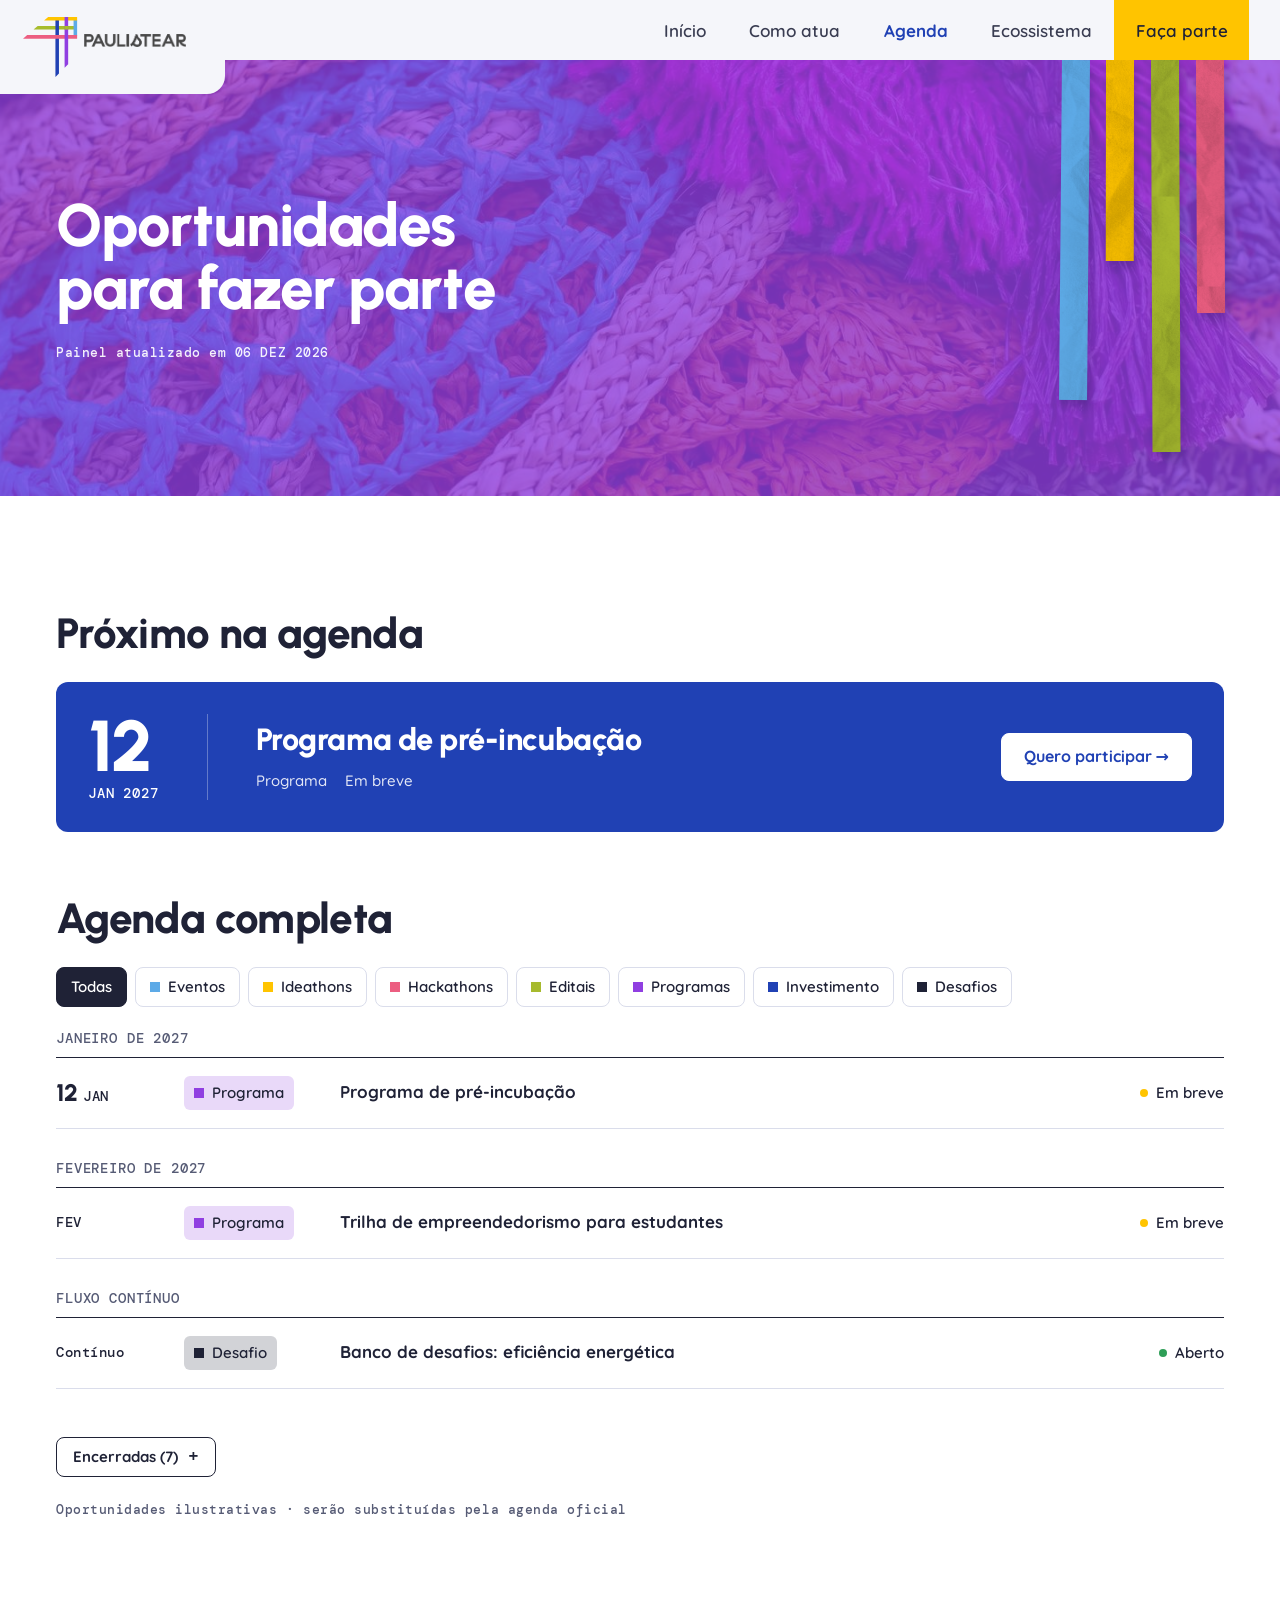
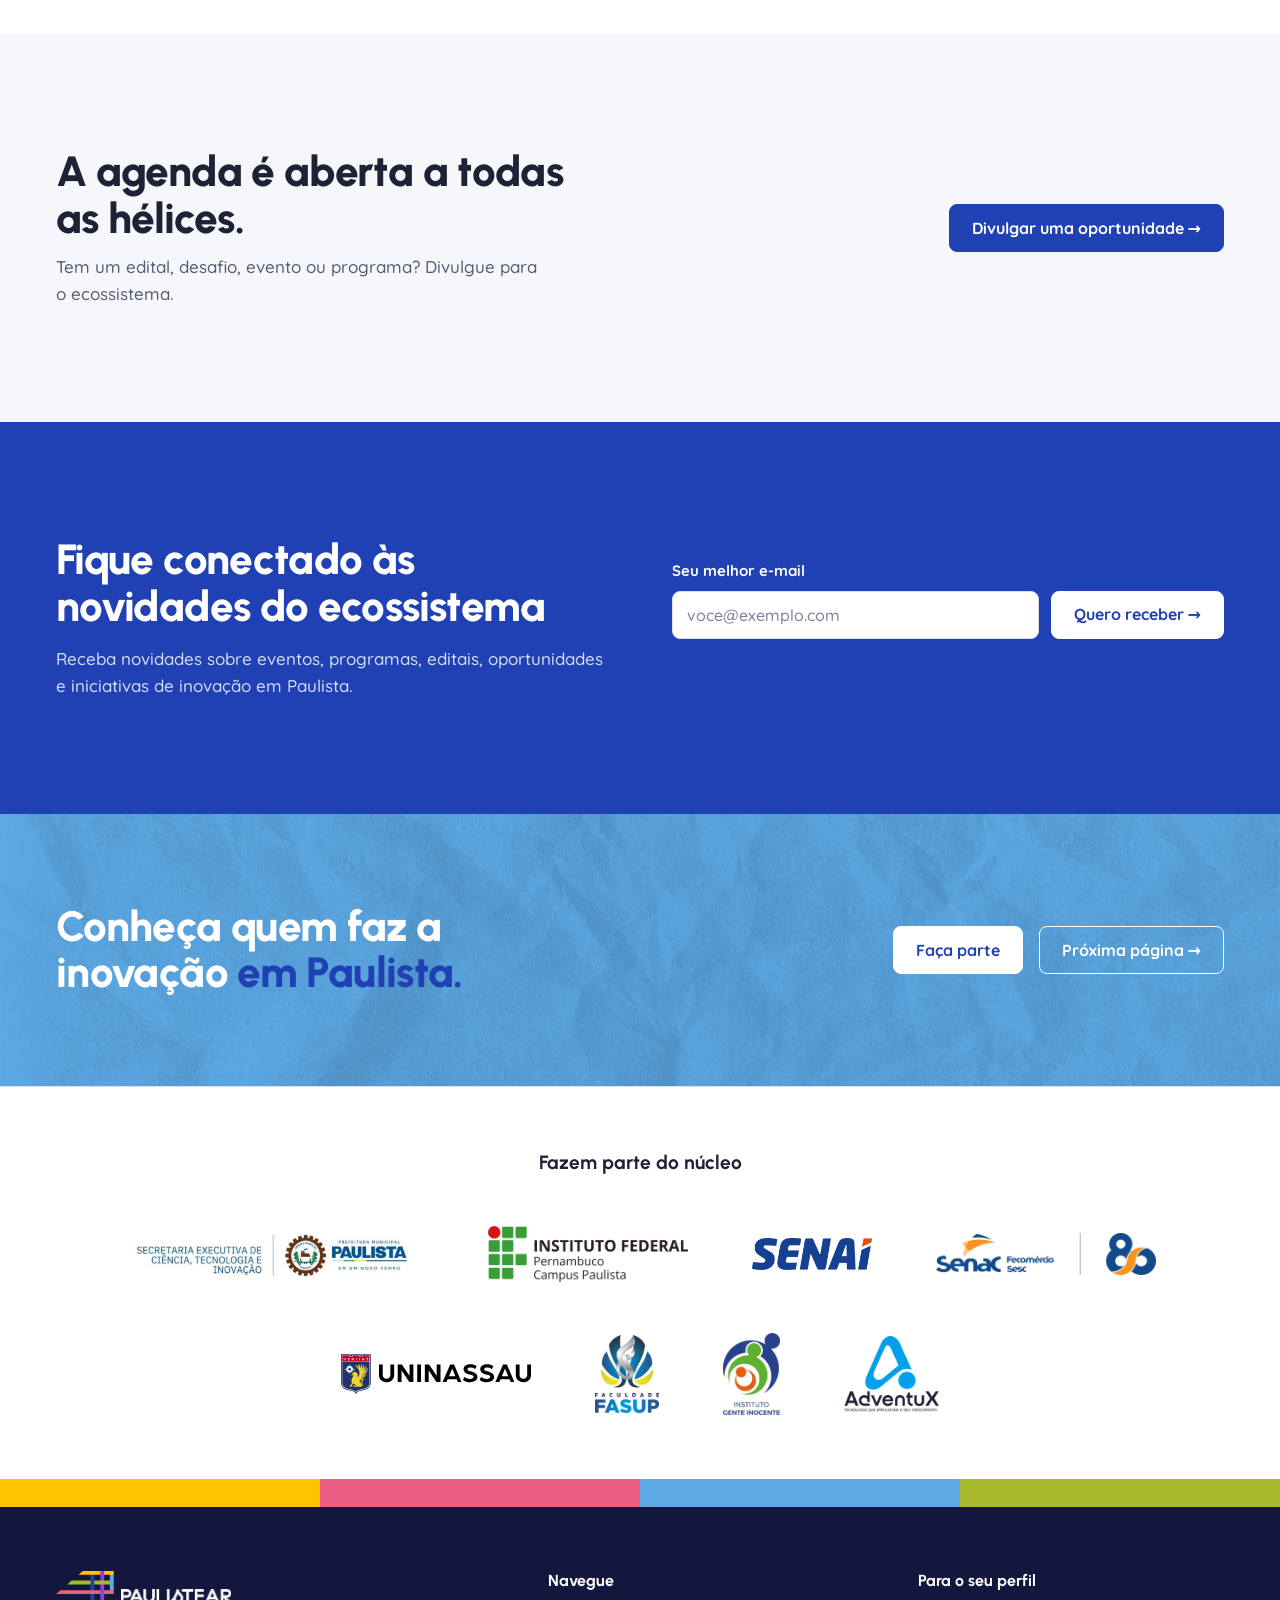
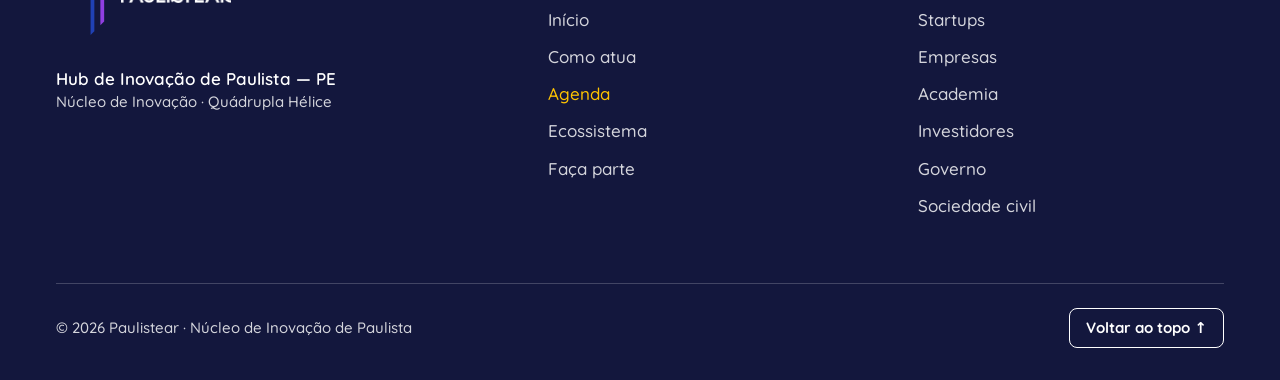
==== agenda.html @ 3ec0a39e "Redesign do site Paulistear em cinco páginas Início, Como atua, Agenda, Ecossistema e Faça parte, co" ====
<!doctype html>
<html lang="pt-BR">
<head>
<meta charset="utf-8">
<meta name="viewport" content="width=device-width,initial-scale=1,viewport-fit=cover">
<title>Agenda · Paulistear</title>
<meta name="description" content="Agenda do ecossistema de inovação de Paulista: eventos, editais, desafios, programas e oportunidades de investimento.">
<link rel="preconnect" href="https://fonts.googleapis.com">
<link rel="preconnect" href="https://fonts.gstatic.com" crossorigin>
<link rel="stylesheet" href="https://fonts.googleapis.com/css2?family=DM+Mono:wght@400;500&family=Quicksand:wght@400;500;600;700&family=Urbanist:wght@600;700;800;900&display=swap">
<link rel="stylesheet" href="styles.css">
</head>
<body data-page="agenda">
<a class="skip" href="#main">Pular para o conteúdo</a>
<header class="nav" id="nav"></header>

<main id="main">

<!-- OPORTUNIDADES PARA FAZER PARTE -->
<section class="t-purple page-head tex-croche tex-verde">
  <div class="bands" aria-hidden="true"><i style="--c:var(--sky);--h:78%"></i><i style="--c:var(--yellow);--h:46%"></i><i style="--c:var(--green);--h:90%"></i><i style="--c:var(--pink);--h:58%"></i></div>
  <div class="wrap">
    <h1>Oportunidades para fazer parte</h1>
    <span class="mono" id="stamp">Painel atualizado</span>
  </div>
</section>

<section class="sec white" id="agenda">
  <div class="wrap">
    <h2 id="agNextTitle">Próximo na agenda</h2>
    <div class="ag-next" id="agNext"></div>

    <div class="ag-tools">
      <h2>Agenda completa</h2>
      <div class="chips" id="agTabs" role="group" aria-label="Filtrar por tipo"></div>
    </div>
    <div id="agList" aria-live="polite"></div>

    <details class="ag-past" id="agPast">
      <summary>Encerradas</summary>
      <ul class="ag-list"></ul>
    </details>

    <p class="ag-foot mono">Oportunidades ilustrativas · serão substituídas pela agenda oficial</p>
  </div>
</section>

<!-- DIVULGAR -->
<section class="sec light" id="divulgar">
  <div class="wrap callout">
    <p><b>A agenda é aberta a todas as hélices.</b> Tem um edital, desafio, evento ou programa? Divulgue para o ecossistema.</p>
    <a class="btn" href="faca-parte.html?interesse=divulgar#conecte">Divulgar uma oportunidade →</a>
  </div>
</section>

<!-- NEWSLETTER -->
<section class="sec brand" id="novidades">
  <div class="wrap news-grid">
    <div>
      <h2>Fique conectado às novidades do ecossistema</h2>
      <p class="lead">Receba novidades sobre eventos, programas, editais, oportunidades e iniciativas de inovação em Paulista.</p>
    </div>
    <form id="nlForm" novalidate>
      <div class="nl-row">
        <div class="nl-field"><label for="nl-email">Seu melhor e-mail</label><input class="input" type="email" id="nl-email" placeholder="voce@exemplo.com" autocomplete="email"></div>
        <button class="btn" type="submit">Quero receber →</button>
      </div>
      <p class="nl-msg" id="nlMsg" aria-live="polite"></p>
    </form>
  </div>
</section>

<!-- FECHAMENTO -->
<section class="t-sky closing tex">
  <div class="wrap">
    <h2>Conheça quem faz a inovação <em>em Paulista.</em></h2>
    <div class="btns">
      <a class="btn" href="faca-parte.html">Faça parte</a>
      <a class="btn alt" href="ecossistema.html" aria-label="Próxima página: Ecossistema">Próxima página →</a>
    </div>
  </div>
</section>

</main>
<div id="site-footer"></div>
<script src="script.js"></script>
</body>
</html>
---- styles.css ----
/* Paulistear · sistema visual (v4)
   Tudo o que define a aparência do site parte dos tokens abaixo. */
:root{
  /* cores da marca */
  --blue:#2041B4; --night:#13173D; --ink:#1F2236; --muted:#565B75; --paper:#F6F7FB; --line:#DADDEB;
  --yellow:#FFC400; --green:#A7BA2E; --pink:#EC5E81; --purple:#903FE1; --sky:#5DAAE7;

  /* destaque de palavras nos títulos: uma cor para fundo claro, outra para fundo escuro */
  --accent-on-light:var(--blue);
  --accent-on-dark:var(--yellow);

  /* tipografia (famílias inalteradas) */
  --f-display:"Urbanist", "Avenir Next", "Segoe UI", system-ui, sans-serif;
  --f-body:"Quicksand", "Nunito", "Segoe UI", system-ui, sans-serif;
  --f-mono:"DM Mono", ui-monospace, "SFMono-Regular", Menlo, monospace;
  --fs-h1:clamp(2.25rem, 4.8vw, 3.75rem);
  --fs-h2:clamp(1.85rem, 3.3vw, 2.75rem);
  --fs-h3:clamp(1.2rem, 1.5vw, 1.375rem);
  --fs-lead:clamp(1.0625rem, 1.3vw, 1.25rem);
  --fs-small:.9375rem;

  /* espaçamento (base 8px) */
  --sp-1:8px; --sp-2:16px; --sp-3:24px; --sp-4:32px; --sp-5:48px; --sp-6:64px; --sp-7:96px;
  --sec-y:clamp(64px, 9vw, 120px);
  --wrap:1200px; --gutter:clamp(20px, 5vw, 56px);
  --nav-h:72px;

  /* formas */
  --r-btn:8px; --r-card:12px;
  --band:28px;            /* espessura única de todas as faixas coloridas */
  --dur:200ms;

  /* valores de tema (fundo claro por padrão) */
  --accent:var(--accent-on-light); --soft:var(--muted); --rule:var(--line); --focus:var(--blue);
  color-scheme:light;
}
@media (max-width:480px){ :root{ --band:24px } }

*,*::before,*::after{box-sizing:border-box}
html{scroll-behavior:smooth;scroll-padding-top:calc(var(--nav-h) + 20px);scrollbar-width:none;-ms-overflow-style:none;-webkit-text-size-adjust:100%}
html::-webkit-scrollbar{display:none}
body{margin:0;padding-top:var(--nav-h);background:var(--paper);color:var(--ink);font:500 1.0625rem/1.6 var(--f-body);-webkit-font-smoothing:antialiased;overflow-x:hidden}
h1,h2,h3,h4,p,ul,ol,dl,dd,figure,blockquote,fieldset{margin:0}
ul,ol{padding:0;list-style:none}
fieldset{border:0;padding:0;min-width:0}
img,svg{display:block;max-width:100%}
a{color:inherit}
button,input{font:inherit;color:inherit}
h1,h2,h3{font-family:var(--f-display);letter-spacing:-.015em;text-wrap:balance}
h1{font-weight:800;font-size:var(--fs-h1);line-height:1.05}
h2{font-weight:800;font-size:var(--fs-h2);line-height:1.1}
h3{font-weight:700;font-size:var(--fs-h3);line-height:1.25}
h1 em,h2 em{font-style:normal;color:var(--accent)}
p{text-wrap:pretty}
:focus-visible{outline:3px solid var(--focus);outline-offset:3px;border-radius:2px}
.skip{position:fixed;left:16px;top:-80px;z-index:100;background:var(--night);color:#fff;padding:12px 16px;border-radius:var(--r-btn);font-weight:700}
.skip:focus{top:12px}
.mono{font:500 .8125rem/1.4 var(--f-mono);letter-spacing:.04em}

/* temas de seção */
.white{background:#fff}
.light{background:var(--paper)}
.dark,.foot{background:var(--night)}
.brand{background:var(--blue)}
.dark,.brand,.hero,.foot{--accent:var(--accent-on-dark);--soft:rgba(255,255,255,.82);--rule:rgba(255,255,255,.2);--focus:var(--yellow);color:#fff}
.on-light{--accent:var(--accent-on-light);--soft:var(--muted);--rule:var(--line);--focus:var(--blue);color:var(--ink)}

/* estrutura */
.sec{padding-block:var(--sec-y)}
.wrap{width:100%;max-width:calc(var(--wrap) + 2 * var(--gutter));margin-inline:auto;padding-inline:var(--gutter)}
.head{display:grid;grid-template-columns:minmax(0,1.1fr) minmax(0,.9fr);gap:var(--sp-3) var(--sp-6);align-items:end;margin-bottom:var(--sp-5)}
.head p{color:var(--soft);font-size:var(--fs-lead);line-height:1.55}
.lead{color:var(--soft);font-size:var(--fs-lead);line-height:1.55}
@media (max-width:860px){ .head{grid-template-columns:1fr} }

/* entrada discreta */
.js .rv{opacity:0;transform:translateY(14px);transition:opacity .45s ease,transform .45s ease}
.js .rv.in{opacity:1;transform:none}
@media (prefers-reduced-motion:reduce){
  html{scroll-behavior:auto}
  *,*::before,*::after{animation:none!important;transition:none!important}
  .js .rv{opacity:1;transform:none}
}

/* ---------- botões: um só formato e um só hover (inversão de cores) ---------- */
.btn{--c:var(--blue);--t:#fff;display:inline-flex;align-items:center;justify-content:center;gap:.5em;min-height:48px;padding:10px 22px;border:1.5px solid var(--c);border-radius:var(--r-btn);background:var(--c);color:var(--t);font:700 1rem/1.2 var(--f-body);text-align:center;text-decoration:none;cursor:pointer;transition:background-color var(--dur),color var(--dur),border-color var(--dur)}
.btn:hover{color:var(--c)}
.btn.alt{--fill:var(--c);background-color:transparent;color:var(--c)}
.btn.alt:hover{color:var(--t)}
.btn.sm{min-height:40px;padding:8px 16px;font-size:var(--fs-small)}
.dark .btn,.hero .btn,.foot .btn{--c:#fff;--t:var(--night)}
.brand .btn{--c:#fff;--t:var(--blue)}
.on-light .btn{--c:var(--blue);--t:#fff}
.btns{display:flex;flex-wrap:wrap;gap:var(--sp-2)}
.lnk{all:unset;cursor:pointer;display:inline-block;font:700 1rem/1.3 var(--f-body);color:var(--accent);text-decoration:underline;text-underline-offset:4px;text-decoration-thickness:1.5px;transition:color var(--dur)}
.lnk:hover{color:inherit}
.lnk:focus-visible{outline:3px solid var(--focus);outline-offset:3px}

/* filtros e opções: mesmo formato e mesmo hover dos botões */
.chip{all:unset;box-sizing:border-box;cursor:pointer;display:inline-flex;align-items:center;gap:8px;min-height:40px;padding:8px 14px;border:1.5px solid var(--line);border-radius:var(--r-btn);background:#fff;color:var(--ink);font:600 var(--fs-small)/1.2 var(--f-body);transition:background-color var(--dur),color var(--dur),border-color var(--dur)}
.chip i{width:10px;height:10px;flex:none;background:var(--c,var(--ink))}
.chip:hover{border-color:var(--ink);color:#fff}
.chip.on{--fill:#fff;background-color:var(--ink);border-color:var(--ink);color:#fff}
.chip.on:hover{color:var(--ink)}
.chip:focus-visible{outline:3px solid var(--focus);outline-offset:3px}
.chips{display:flex;flex-wrap:wrap;gap:8px}

/* ---------- marca ---------- */
.wm{display:block;aspect-ratio:1800/227;background:#474747;-webkit-mask:url(assets/wordmark.png) center/contain no-repeat;mask:url(assets/wordmark.png) center/contain no-repeat}
.lockup{position:relative;display:block;aspect-ratio:4812/1766}
.lockup .mark{position:absolute;left:0;top:0;height:100%;width:auto;overflow:visible}
.lockup .wm{position:absolute;left:37.24%;top:29.16%;width:62.89%}

/* ---------- navegação ---------- */
.nav{position:fixed;z-index:50;inset:0 0 auto 0;height:var(--nav-h);background:#fff;border-bottom:1px solid var(--line)}
.nav-in{height:100%;display:flex;align-items:center;gap:var(--sp-4)}
.nav-logo{flex:none;text-decoration:none}
.nav-logo .lockup{height:44px}
.nav-menu{margin-left:auto;display:flex;align-items:center;gap:var(--sp-4)}
.nav-links{display:flex;gap:var(--sp-4)}
.nav-links a{display:flex;align-items:center;height:var(--nav-h);font:600 1rem/1 var(--f-body);color:var(--ink);text-decoration:none;box-shadow:inset 0 -3px 0 transparent;transition:color var(--dur),box-shadow var(--dur)}
.nav-links a:hover{color:var(--blue)}
.nav-links a[aria-current="page"]{color:var(--blue);font-weight:700;box-shadow:inset 0 -3px 0 var(--blue)}

.menu-btn{display:none;margin-left:auto;width:44px;height:44px;border:1.5px solid var(--line);border-radius:var(--r-btn);background:#fff;cursor:pointer;flex-direction:column;align-items:center;justify-content:center;gap:5px;transition:background-color var(--dur),border-color var(--dur)}
.menu-btn i{width:18px;height:2px;background:var(--ink);transition:background-color var(--dur)}
.menu-btn:hover{border-color:var(--ink)}
.menu-btn:hover i{background:#fff}
@media (max-width:900px){
  .menu-btn{display:flex}
  .nav-menu{display:none;position:absolute;top:100%;left:0;right:0;margin:0;flex-direction:column;align-items:stretch;gap:var(--sp-2);background:#fff;border-bottom:1px solid var(--line);padding:var(--sp-1) var(--gutter) var(--sp-3)}
  .nav.open .nav-menu{display:flex}
  .nav-links{flex-direction:column;gap:0}
  .nav-links a{height:52px;border-bottom:1px solid var(--line);box-shadow:none}
  .nav-links a[aria-current="page"]{box-shadow:inset 3px 0 0 var(--blue);padding-left:14px}
}

/* ---------- INÍCIO · hero ---------- */
.hero{position:relative;min-height:calc(100vh - var(--nav-h));min-height:calc(100svh - var(--nav-h));display:flex;flex-direction:column;justify-content:center;padding-block:var(--sp-7) var(--sp-7);background:linear-gradient(180deg,rgba(24,18,150,.7) 0%,rgba(48,108,190,.7) 100%),url(assets/praca-matriz.jpg) center 42%/cover #2E50C8}
.tagline{font:500 clamp(1.75rem, 4.1vw, 3.5rem)/1.16 var(--f-body);letter-spacing:-.01em;max-width:21ch;text-wrap:balance}
.tagline b{font:800 1.06em/1 var(--f-display);letter-spacing:-.01em}
.hero .btn{margin-top:var(--sp-5);min-height:56px;padding-inline:28px;font-size:1.0625rem}
.hero-cue{position:absolute;left:0;right:0;bottom:var(--sp-4)}
.hero-cue a{display:inline-flex;align-items:center;gap:10px;font:600 var(--fs-small)/1.4 var(--f-body);color:rgba(255,255,255,.9);text-decoration:none;transition:color var(--dur)}
.hero-cue a:hover{color:var(--yellow)}
.hero-cue svg{width:12px;height:18px;fill:none;stroke:currentColor;stroke-width:1.75}
@media (max-height:520px){ .hero-cue{display:none} }

/* ---------- INÍCIO · o que é + quádrupla hélice ---------- */
.about-grid{display:grid;grid-template-columns:minmax(0,1fr) minmax(0,1fr);gap:var(--sp-5) var(--sp-7);align-items:center}
.about-title{display:flex;flex-wrap:wrap;align-items:baseline;gap:0 .28em;margin-bottom:var(--sp-4)}
.about-title .wm{display:inline-block;height:.74em;background:var(--accent);margin-right:-.2em}
.about-text p{color:var(--muted);font-size:var(--fs-lead);line-height:1.55;max-width:52ch}
.about-text .four{margin:var(--sp-4) 0 var(--sp-1);font:800 clamp(1.5rem,2.3vw,2rem)/1.15 var(--f-display);letter-spacing:-.015em;color:var(--ink);max-width:22ch}
@media (max-width:900px){ .about-grid{grid-template-columns:1fr} }

/* ---------- INÍCIO · missão ---------- */
.quote p{font:800 clamp(1.75rem, 3.7vw, 3.1rem)/1.12 var(--f-display);letter-spacing:-.02em;max-width:28ch;text-wrap:balance}
.trama{display:grid;grid-template-columns:minmax(0,.8fr) minmax(0,1.2fr);gap:var(--sp-3) var(--sp-6);margin-top:var(--sp-6);padding-top:var(--sp-5);border-top:1px solid var(--rule)}
.trama h2{font-size:clamp(1.5rem,2.4vw,2rem)}
.trama p{color:var(--soft);max-width:58ch}
.trama p + p{margin-top:var(--sp-2)}
@media (max-width:760px){ .trama{grid-template-columns:1fr} }

/* ---------- INÍCIO · por que Paulista ---------- */
.why-grid{display:grid;grid-template-columns:minmax(0,5fr) minmax(0,7fr);gap:var(--sp-5) var(--sp-6);align-items:start}
.why-side p{margin-top:var(--sp-3);color:var(--muted);font-size:var(--fs-lead);line-height:1.55}
.why-photo{margin-top:var(--sp-4)}
.why-photo .ph{aspect-ratio:16/10;border-radius:var(--r-card);background:url(assets/paulista.jpg) center/cover}
.why-photo figcaption{margin-top:12px;font:500 .8125rem/1.5 var(--f-mono);color:var(--muted)}
.why-photo figcaption b{color:var(--ink);font-weight:500;margin-right:.8em}
.cards{display:grid;grid-template-columns:repeat(2,minmax(0,1fr));gap:var(--sp-2)}
.card{background:#fff;border:1px solid var(--line);border-radius:var(--r-card);padding:var(--sp-3)}
.card svg.ico{width:32px;height:32px;fill:none;stroke:var(--blue);stroke-width:1.6;stroke-linecap:round;stroke-linejoin:round;margin-bottom:var(--sp-2)}
.card h3{margin-bottom:var(--sp-1)}
.card p{color:var(--muted);font-size:var(--fs-small);line-height:1.55}
@media (max-width:900px){ .why-grid{grid-template-columns:1fr} }
@media (max-width:520px){ .cards{grid-template-columns:1fr} }

/* ---------- fechamento das páginas ---------- */
.closing{padding-block:clamp(56px,7vw,96px)}
.closing .wrap{display:flex;flex-wrap:wrap;align-items:center;justify-content:space-between;gap:var(--sp-4) var(--sp-6)}
.closing h2{max-width:20ch}

/* ---------- cabeçalho das páginas internas ---------- */
.page-head{position:relative;overflow:hidden;padding-block:clamp(56px,8vw,112px)}
.page-head .wrap{position:relative}
.page-head h1{max-width:17ch}
.page-head .lead{max-width:54ch;margin-top:var(--sp-3)}
.page-head .mono{display:block;margin-top:var(--sp-3);color:var(--soft)}
.bands{position:absolute;top:0;bottom:0;right:max(var(--gutter), calc((100vw - var(--wrap)) / 2));display:flex;gap:calc(var(--band) * .6);pointer-events:none}
.bands i{width:var(--band);height:var(--h);background:var(--c)}
@media (max-width:980px){ .bands{display:none} }

/* ---------- COMO ATUA ---------- */
.steps{display:grid;grid-template-columns:repeat(4,minmax(0,1fr));gap:var(--sp-4)}
.step{border-top:1.5px solid var(--ink);padding-top:var(--sp-3)}
.step .n{display:block;font:500 .875rem/1 var(--f-mono);color:var(--blue);margin-bottom:var(--sp-2)}
.step h3{margin-bottom:var(--sp-1)}
.step p{color:var(--muted);font-size:var(--fs-small);line-height:1.6}
.note{margin-top:var(--sp-5);background:var(--paper);border:1px solid var(--line);border-radius:var(--r-card);padding:var(--sp-3) var(--sp-4);color:var(--muted);max-width:900px}
.note b{color:var(--ink)}
.trilhas{display:grid;grid-template-columns:repeat(3,minmax(0,1fr));gap:var(--sp-2)}
.trilha{border:1px solid var(--rule);border-radius:var(--r-card);padding:var(--sp-4) var(--sp-3) var(--sp-3);display:flex;flex-direction:column}
.trilha .n{display:flex;align-items:center;gap:10px;font:500 .875rem/1 var(--f-mono);color:var(--soft);margin-bottom:var(--sp-2)}
.trilha .n::before{content:"";width:10px;height:10px;background:var(--c)}
.trilha h3{margin-bottom:var(--sp-1)}
.trilha > p{color:var(--soft);font-size:var(--fs-small)}
.trilha .pr{margin-top:auto;padding-top:var(--sp-3);font-size:var(--fs-small);line-height:1.55;color:var(--soft)}
.trilha .pr b{display:block;color:#fff;font-weight:700;margin-bottom:2px}
@media (max-width:980px){ .steps{grid-template-columns:repeat(2,minmax(0,1fr))} .trilhas{grid-template-columns:repeat(2,minmax(0,1fr))} }
@media (max-width:600px){ .steps,.trilhas{grid-template-columns:1fr} }

.gov-figs{display:grid;grid-template-columns:repeat(3,minmax(0,1fr));gap:var(--sp-2);margin-bottom:var(--sp-5);padding-block:var(--sp-4);border-block:1px solid var(--line)}
.gov-figs dt{font:800 clamp(2.25rem,4vw,3.25rem)/1 var(--f-display);color:var(--blue)}
.gov-figs dd{margin-top:6px;color:var(--muted);font-size:var(--fs-small)}
.actors{display:grid;grid-template-columns:repeat(4,minmax(0,1fr));gap:var(--sp-2)}
.actor h3{display:flex;align-items:center;gap:10px;margin-bottom:var(--sp-1)}
.actor h3::before{content:"";width:12px;height:12px;flex:none;background:var(--c)}
.actor .mono{display:block;margin-top:var(--sp-2);color:var(--muted)}
.gov-note{margin-top:var(--sp-4);color:var(--muted);font-size:var(--fs-small)}
.gov-note b{color:var(--ink)}
@media (max-width:980px){ .actors{grid-template-columns:repeat(2,minmax(0,1fr))} }
@media (max-width:520px){ .actors{grid-template-columns:1fr} .gov-figs{grid-template-columns:1fr;gap:var(--sp-3)} }

/* ---------- AGENDA ---------- */
.ag-next{display:grid;grid-template-columns:auto minmax(0,1fr) auto;align-items:center;gap:var(--sp-3) var(--sp-5);margin-top:var(--sp-3);padding:var(--sp-4);border-radius:var(--r-card);background:var(--blue);color:#fff}
.ag-next .btn{--c:#fff;--t:var(--blue)}
.ag-next .day{font:800 clamp(3rem,6vw,4.5rem)/.9 var(--f-display);letter-spacing:-.03em}
.ag-next .mon{display:block;margin-top:8px;font:500 .875rem/1 var(--f-mono);letter-spacing:.06em}
.ag-next h3{font-size:clamp(1.4rem,2.4vw,2rem);font-weight:800}
.ag-next .meta{display:flex;flex-wrap:wrap;gap:6px 18px;margin-top:10px;font-size:var(--fs-small);color:rgba(255,255,255,.88)}
.ag-next .when{border-right:1px solid rgba(255,255,255,.3);padding-right:var(--sp-5)}
.ag-tools{display:flex;flex-wrap:wrap;align-items:end;justify-content:space-between;gap:var(--sp-3);margin:var(--sp-6) 0 var(--sp-3)}
.ag-group + .ag-group{margin-top:var(--sp-4)}
.ag-group h3{font:500 .875rem/1 var(--f-mono);letter-spacing:.06em;text-transform:uppercase;color:var(--muted);padding-bottom:12px;border-bottom:1.5px solid var(--ink)}
.ag-row{display:grid;grid-template-columns:104px 132px minmax(0,1fr) auto;align-items:center;gap:var(--sp-2) var(--sp-3);padding:18px 0;border-bottom:1px solid var(--line)}
.ag-date{font:500 .875rem/1.2 var(--f-mono);letter-spacing:.04em;color:var(--ink)}
.ag-date b{font:800 1.5rem/1 var(--f-display);letter-spacing:-.02em;margin-right:6px}
.ag-type{display:inline-flex;align-items:center;gap:8px;font-size:var(--fs-small);font-weight:600;color:var(--muted)}
.ag-type i{width:10px;height:10px;flex:none;background:var(--c)}
.ag-name{font-weight:700;font-size:1.0625rem;line-height:1.35}
.ag-status{display:inline-flex;align-items:center;gap:8px;font-size:var(--fs-small);font-weight:600;white-space:nowrap}
.ag-status::before{content:"";width:8px;height:8px;border-radius:50%;background:var(--sc,#2E9E57)}
.ag-status.soon{--sc:var(--yellow)}
.ag-status.done{--sc:#A3A7BA;color:var(--muted)}
.ag-empty{padding:var(--sp-4) 0;color:var(--muted)}
.ag-past{margin-top:var(--sp-5)}
.ag-past summary{list-style:none;cursor:pointer;display:inline-flex;align-items:center;gap:10px;min-height:40px;padding:8px 16px;border:1.5px solid var(--ink);border-radius:var(--r-btn);font:700 var(--fs-small)/1.2 var(--f-body);transition:background-color var(--dur),color var(--dur)}
.ag-past summary::-webkit-details-marker{display:none}
.ag-past summary::after{content:"+";font:500 1.1rem/1 var(--f-mono)}
.ag-past[open] summary::after{content:"–"}
.ag-past summary:hover{background:var(--ink);color:#fff}
.ag-past .ag-list{margin-top:var(--sp-2)}
.ag-past .ag-date,.ag-past .ag-name{color:var(--muted)}
.ag-foot{margin-top:var(--sp-3);color:var(--muted)}
@media (max-width:760px){
  .ag-next{grid-template-columns:1fr}
  .ag-next .when{border-right:0;padding-right:0;display:flex;align-items:baseline;gap:12px}
  .ag-row{grid-template-columns:auto minmax(0,1fr);gap:8px var(--sp-2)}
  .ag-row .ag-name{grid-column:1 / -1;grid-row:2}
  .ag-row .ag-type{justify-self:end}
  .ag-row .ag-status{grid-column:1 / -1}
}
.callout{display:flex;flex-wrap:wrap;align-items:center;justify-content:space-between;gap:var(--sp-3) var(--sp-5)}
.callout p{max-width:60ch;color:var(--soft);font-size:var(--fs-lead);line-height:1.55}
.callout p b{display:block;font:800 var(--fs-h2)/1.1 var(--f-display);letter-spacing:-.015em;color:var(--ink);margin-bottom:12px}
.news-grid{display:grid;grid-template-columns:minmax(0,1fr) minmax(0,1fr);gap:var(--sp-4) var(--sp-6);align-items:center}
.news-grid p{margin-top:var(--sp-2);color:var(--soft)}
.nl-row{display:flex;flex-wrap:wrap;gap:12px;align-items:end}
.nl-field{flex:1 1 240px;display:grid;gap:8px}
.nl-field label{font-weight:700;font-size:var(--fs-small)}
.nl-msg{margin-top:12px;min-height:1.5em;font-size:var(--fs-small);font-weight:600}
.nl-msg.bad{color:#FFB3C4}
.nl-msg.ok{color:#CFE58A}
@media (max-width:820px){ .news-grid{grid-template-columns:1fr} }

/* campos */
.input{width:100%;min-height:48px;padding:10px 14px;border:1.5px solid var(--line);border-radius:var(--r-btn);background:#fff;color:var(--ink);font:600 1rem/1.3 var(--f-body);transition:border-color var(--dur)}
.input::placeholder{color:#7C8198;font-weight:500}
.input:hover{border-color:#A9AEC6}
.input:focus{outline:none;border-color:var(--blue);box-shadow:0 0 0 3px rgba(32,65,180,.22)}
.dark .input:focus{box-shadow:0 0 0 3px var(--yellow);border-color:#fff}
.dark .on-light .input:focus{border-color:var(--blue);box-shadow:0 0 0 3px rgba(32,65,180,.22)}

/* ---------- ECOSSISTEMA ---------- */
.map-wrap{display:grid;grid-template-columns:minmax(0,1.6fr) minmax(0,1fr);gap:var(--sp-2);align-items:stretch;margin-top:var(--sp-3)}
.map-canvas{background:#fff;border:1px solid var(--line);border-radius:var(--r-card);overflow:hidden}
.map-canvas svg{width:100%;height:auto}
.map-canvas .lbl{font:500 11px var(--f-mono);letter-spacing:.12em;fill:#6E7390;text-transform:uppercase}
.map-canvas .lbl.b{fill:#2E6FA8}
.pin{cursor:pointer;transition:opacity .25s}
.pin .halo{fill:var(--c);opacity:0;transition:opacity .25s}
.pin rect{fill:var(--c);stroke:#fff;stroke-width:2.5;transition:stroke var(--dur)}
.pin:hover rect,.pin.sel rect,.pin:focus-visible rect{stroke:var(--ink)}
.pin.sel .halo{opacity:.22}
.pin:focus{outline:none}
.pin.off{opacity:.14;pointer-events:none}
.map-panel{background:var(--night);color:#fff;border-radius:var(--r-card);padding:var(--sp-4) var(--sp-3) var(--sp-3);display:flex;flex-direction:column;gap:12px;min-width:0;--focus:var(--yellow)}
.map-panel .cat{display:inline-flex;align-items:center;gap:8px;font-size:var(--fs-small);font-weight:600;color:rgba(255,255,255,.82)}
.map-panel .cat i{width:10px;height:10px;background:var(--c);box-shadow:0 0 0 1px rgba(255,255,255,.55)}
.map-panel h3{font-size:1.6rem;font-weight:800}
.map-panel .where{font:500 .8125rem/1.4 var(--f-mono);color:rgba(255,255,255,.7)}
.map-panel .desc{color:rgba(255,255,255,.88)}
.map-panel .ex{font:500 .75rem/1.4 var(--f-mono);color:var(--yellow)}
.map-list{margin-top:auto;padding-top:var(--sp-2);border-top:1px solid rgba(255,255,255,.18);display:grid;gap:2px;max-height:216px;overflow:auto;scrollbar-width:thin}
.map-list button{all:unset;box-sizing:border-box;cursor:pointer;display:flex;gap:10px;align-items:center;width:100%;padding:8px 10px;border-radius:var(--r-btn);font-size:var(--fs-small);transition:background-color var(--dur),color var(--dur)}
.map-list button:hover,.map-list button.on{background:#fff;color:var(--night)}
.map-list button:focus-visible{outline:3px solid var(--yellow);outline-offset:-3px}
.map-list i{width:8px;height:8px;background:var(--c);flex:none;box-shadow:0 0 0 1px rgba(255,255,255,.55)}
@media (max-width:900px){ .map-wrap{grid-template-columns:1fr} }

.res-grid{display:grid;grid-template-columns:minmax(0,4fr) minmax(0,8fr);gap:var(--sp-5) var(--sp-7);align-items:start}
.cover{aspect-ratio:3/4;max-width:340px;border-radius:var(--r-card);background:var(--night);color:#fff;padding:var(--sp-4);display:flex;flex-direction:column;justify-content:space-between}
.cover .bars{display:grid;gap:calc(var(--band) * .5)}
.cover .bars i{height:var(--band);width:var(--l);background:var(--c)}
.cover .t{font:800 1.75rem/1.1 var(--f-display)}
.cover .t small{display:block;font:500 .8125rem/1 var(--f-mono);letter-spacing:.06em;color:rgba(255,255,255,.75);margin-bottom:10px}
.cover .wm{width:58%;background:#fff}
.res-copy > p{margin-top:var(--sp-3);color:var(--muted);font-size:var(--fs-lead);line-height:1.55;max-width:60ch}
.res-list{margin-top:var(--sp-4);border-top:1.5px solid var(--ink)}
.res-list li{display:grid;grid-template-columns:minmax(0,1fr) minmax(0,1.2fr);gap:4px var(--sp-3);padding:16px 0;border-bottom:1px solid var(--line)}
.res-list b{font-weight:700}
.res-list span{color:var(--muted)}
.res-copy .btns{margin-top:var(--sp-4)}
.btn .soon{font:500 .75rem/1 var(--f-mono);opacity:.85}
.offer{margin-top:var(--sp-5);background:#fff;border:1px solid var(--line);border-radius:var(--r-card);padding:var(--sp-3) var(--sp-4)}
.offer b{font:800 var(--fs-h3)/1.25 var(--f-display)}
.offer p{margin:6px 0 12px;color:var(--muted);max-width:68ch}
@media (max-width:900px){ .res-grid{grid-template-columns:1fr} .cover{max-width:260px} }
@media (max-width:520px){ .res-list li{grid-template-columns:1fr} }

/* ---------- FAÇA PARTE ---------- */
.roles{display:grid;grid-template-columns:minmax(0,4fr) minmax(0,8fr);gap:var(--sp-3) var(--sp-5);align-items:start}
.roles-tabs{display:grid;gap:8px}
.roles-tabs .chip{width:100%;min-height:52px;padding:10px 16px;font-size:1rem;font-weight:700}
.role{position:relative;background:#fff;border:1px solid var(--line);border-radius:var(--r-card);padding:var(--sp-5) var(--sp-5) var(--sp-5) calc(var(--band) + var(--sp-5));overflow:hidden}
.role::before{content:"";position:absolute;left:0;top:0;bottom:0;width:var(--band);background:var(--c)}
.role[hidden]{display:none}
.role h3{font-size:clamp(1.5rem,2.6vw,2.1rem);font-weight:800;margin-bottom:var(--sp-3)}
.role p{color:var(--muted);font-size:var(--fs-lead);line-height:1.55;max-width:56ch}
.role p + p{margin-top:var(--sp-2)}
.role p b{color:var(--ink)}
.role .btns{margin-top:var(--sp-4);align-items:center;gap:var(--sp-2) var(--sp-3)}
@media (max-width:900px){
  .roles{grid-template-columns:1fr}
  .roles-tabs{grid-template-columns:repeat(2,minmax(0,1fr))}
  .role{padding:var(--sp-4) var(--sp-3) var(--sp-4) calc(var(--band) + var(--sp-3))}
}
@media (max-width:480px){ .roles-tabs{grid-template-columns:1fr} }

.join-grid{display:grid;grid-template-columns:minmax(0,5fr) minmax(0,7fr);gap:var(--sp-5) var(--sp-6);align-items:start}
.join-intro p{margin-top:var(--sp-3);color:var(--soft);font-size:var(--fs-lead);line-height:1.55;max-width:44ch}
.join-card{background:#fff;border-radius:var(--r-card);padding:clamp(24px,3.4vw,40px)}
.fgrid{display:grid;grid-template-columns:repeat(2,minmax(0,1fr));gap:var(--sp-3) var(--sp-2);margin-bottom:var(--sp-4)}
.field{display:grid;gap:8px;align-content:start}
.field.full{grid-column:1 / -1}
.field label,.field legend{font-weight:700;font-size:var(--fs-small);padding:0}
.field legend{margin-bottom:8px}
.field .msg{font-size:.875rem;font-weight:600;color:#B3264C}
.field .msg:empty{display:none}
.field.err .input{border-color:#B3264C}
.opts{display:flex;flex-wrap:wrap;gap:8px}
.opts input{position:absolute;opacity:0;pointer-events:none}
.opts label{cursor:pointer;display:inline-flex;align-items:center;min-height:40px;padding:8px 14px;border:1.5px solid var(--line);border-radius:var(--r-btn);background:#fff;font:600 var(--fs-small)/1.2 var(--f-body);transition:background-color var(--dur),color var(--dur),border-color var(--dur)}
.opts label:hover{background:var(--ink);border-color:var(--ink);color:#fff}
.opts input:checked + label{background:var(--blue);border-color:var(--blue);color:#fff}
.opts input:checked + label:hover{background:#fff;color:var(--blue)}
.opts input:focus-visible + label{outline:3px solid var(--blue);outline-offset:3px}
.done h3{font-size:1.75rem;font-weight:800;margin-bottom:var(--sp-2)}
.done p{color:var(--muted)}
.done .dest{margin:var(--sp-3) 0;padding:var(--sp-2) var(--sp-3);background:var(--paper);border:1px solid var(--line);border-radius:var(--r-btn)}
.done .btn{margin-top:var(--sp-3)}
@media (max-width:900px){ .join-grid{grid-template-columns:1fr} }
@media (max-width:560px){ .fgrid{grid-template-columns:1fr} }

/* ---------- rodapé global ---------- */
.partners{background:#fff;border-top:1px solid var(--line);padding-block:var(--sp-6)}
.partners h2{font:700 var(--fs-h3)/1.25 var(--f-display);letter-spacing:0;text-align:center;margin-bottom:var(--sp-5)}
.logos{display:flex;flex-wrap:wrap;justify-content:center;align-items:center;gap:var(--sp-5) clamp(32px,5vw,72px)}
.logos li{flex:none}
.logos img{width:auto;height:auto;max-width:var(--w,180px);max-height:var(--h,60px)}
.logos img[src$=".svg"]{width:var(--w,180px)}
.foot{padding-block:var(--sp-6) var(--sp-4)}
.foot-grid{display:grid;grid-template-columns:minmax(0,1.4fr) minmax(0,1fr) minmax(0,1fr);gap:var(--sp-5) var(--sp-6)}
.foot .lockup{height:64px}
.foot .lockup .wm{background:#fff}
.foot .sub{margin-top:var(--sp-3);font-weight:600;line-height:1.5}
.foot .sub span{display:block;font-weight:500;color:var(--soft);font-size:var(--fs-small)}
.foot h3{font:700 1rem/1.2 var(--f-display);letter-spacing:0;margin-bottom:var(--sp-2)}
.foot li + li{margin-top:10px}
.foot nav a{color:var(--soft);text-decoration:none;transition:color var(--dur)}
.foot nav a:hover,.foot nav a[aria-current="page"]{color:var(--yellow)}
.foot-bottom{display:flex;flex-wrap:wrap;justify-content:space-between;align-items:center;gap:var(--sp-2);margin-top:var(--sp-6);padding-top:var(--sp-3);border-top:1px solid var(--rule);color:var(--soft);font-size:var(--fs-small)}
@media (max-width:760px){
  .foot-grid{grid-template-columns:1fr 1fr}
  .foot-brand{grid-column:1 / -1}
  .partners{padding-block:var(--sp-5)}
  .logos{gap:var(--sp-4) var(--sp-5)}
  .logos img{max-width:calc(var(--w,180px) * .78);max-height:calc(var(--h,60px) * .78)}
  .logos img[src$=".svg"]{width:calc(var(--w,180px) * .78)}
}

/* =====================================================================
   VIDA E COR (v5) · mais cor nas seções e movimento, mantendo as regras do sistema
   ===================================================================== */
/* temas coloridos de seção */
.t-purple{background:var(--purple);--accent:var(--accent-on-dark);--soft:rgba(255,255,255,.92);--rule:rgba(255,255,255,.32);--focus:var(--yellow);color:#fff}
.t-purple .btn{--c:#fff;--t:var(--purple)}
.t-yellow,.t-sky,.t-green{--accent:var(--accent-on-light);--soft:var(--ink);--rule:rgba(31,34,54,.28);--focus:var(--ink);color:var(--ink)}
.t-yellow{background:var(--yellow)} .t-sky{background:var(--sky)} .t-green{background:var(--green)}
.t-yellow .btn{--c:var(--ink);--t:var(--yellow)} .t-sky .btn{--c:var(--ink);--t:var(--sky)} .t-green .btn{--c:var(--ink);--t:var(--green)}
.brand .input:focus,.t-purple .input:focus{box-shadow:0 0 0 3px var(--yellow);border-color:#fff}
.brand .on-light .input:focus{border-color:var(--blue);box-shadow:0 0 0 3px rgba(32,65,180,.22)}
.brand .nl-msg.bad{color:#FFE08A} .brand .nl-msg.ok{color:#fff}

/* faixas que descem do topo (hero e cabeçalhos), com entrada animada */
@keyframes bandIn{from{transform:scaleY(0)}}
.js .bands i{transform-origin:center top;animation:bandIn .9s cubic-bezier(.2,.7,.2,1) both}
.js .bands i:nth-child(2){animation-delay:.12s} .js .bands i:nth-child(3){animation-delay:.24s} .js .bands i:nth-child(4){animation-delay:.36s}
.hero .bands{bottom:var(--band)}

/* fita de quatro cores (mesma espessura das faixas) */
.hero::after,.foot::before{content:"";position:absolute;left:0;right:0;height:var(--band);background:linear-gradient(90deg,var(--yellow) 0 25%,var(--pink) 25% 50%,var(--sky) 50% 75%,var(--green) 75% 100%)}
.hero::after{bottom:0}
.hero-cue{bottom:calc(var(--band) + var(--sp-3))}
.foot{position:relative;padding-top:calc(var(--band) + var(--sp-6))}
.foot::before{top:0}
.hero .btn{--c:var(--yellow);--t:var(--ink)}

/* palavras das quatro hélices marcadas com a cor de cada uma */
.four mark{background:var(--c);color:var(--ink);padding:0 .2em;border-radius:0;-webkit-box-decoration-break:clone;box-decoration-break:clone}

/* cards coloridos de "Por que Paulista?" */
.card.fill{background:var(--bg);border-color:var(--bg);color:var(--fg)}
.card.fill p{color:var(--fg)}
.card.fill svg.ico{stroke:var(--fg)}

/* passos e trilhas: número dentro da faixa colorida */
.step{border-top:0;padding-top:0}
.step .n{display:flex;align-items:center;height:var(--band);padding:0 12px;background:var(--c);color:var(--ink);margin-bottom:var(--sp-3)}
.trilha{border-top:var(--band) solid var(--c);padding-top:var(--sp-3);transition:background-color var(--dur)}
.trilha:hover{background:rgba(255,255,255,.06)}
.trilha .n::before{display:none}

/* governança */
.gov-figs div:nth-child(2) dt{color:var(--purple)} .gov-figs div:nth-child(3) dt{color:#C93A63}
.actor{background:color-mix(in srgb,var(--c) 16%,#fff);border-color:color-mix(in srgb,var(--c) 50%,#fff)}

/* agenda */
.ag-type{padding:5px 10px;border-radius:6px;background:color-mix(in srgb,var(--c) 20%,#fff);color:var(--ink);justify-self:start}
.ag-list .ag-row{transition:background-color var(--dur)}
.ag-list .ag-row:hover{background:var(--paper)}

/* perfis */
.roles-tabs .chip.on{background-color:var(--c);border-color:var(--c);color:var(--tc,var(--ink))}
.roles-tabs .chip.on i{background:currentColor}
.roles-tabs .chip.on:hover{color:var(--ink)}
.roles-tabs .chip.on:hover i{background:var(--c)}
.role{background:color-mix(in srgb,var(--c) 9%,#fff);border-color:color-mix(in srgb,var(--c) 40%,#fff)}

/* capa da cartilha e chamada de recursos */
.cover{background:var(--purple)}
.offer{border-left:var(--band) solid var(--yellow)}
.quote em{font-style:normal;color:var(--accent)}


/* =====================================================================
   v6 · HERO DO INÍCIO conforme o layout de referência
   ===================================================================== */
:root{--nav-h:48px}
@media (max-width:900px){ :root{--nav-h:56px} }

/* barra de navegação: clara, de ponta a ponta, links leves à direita */
.nav{background:#F5F6FA}
.nav-in{max-width:none;padding-inline:clamp(16px,2.4vw,32px)}
.nav-logo .lockup{height:34px}
.nav-menu,.nav-links{gap:clamp(24px,3.3vw,46px)}
.nav-links a{font:500 1.25rem/1 var(--f-body);color:#3A3D52}
.nav-links a[aria-current="page"]{font-weight:700}
.nav .nav-cta{display:flex;align-items:center;height:var(--nav-h);font:500 1.25rem/1 var(--f-body);color:#2B1FB8;text-decoration:none;box-shadow:inset 0 -3px 0 transparent;transition:color var(--dur),box-shadow var(--dur)}
.nav .nav-cta:hover{color:var(--pink)}
.nav .nav-cta[aria-current="page"]{font-weight:700;box-shadow:inset 0 -3px 0 currentColor}
.nav .nav-cta:focus-visible{outline:3px solid var(--blue);outline-offset:-3px}
@media (max-width:900px){
  .nav-menu{background:#F5F6FA;gap:0}
  .nav-links{gap:0}
  .nav-links a,.nav .nav-cta{height:52px;font-size:1.125rem}
  .nav .nav-cta[aria-current="page"]{box-shadow:inset 3px 0 0 currentColor;padding-left:14px}
}

/* hero: foto com véu azul, conteúdo centralizado */
.hero{min-height:calc(100vh - var(--nav-h) - var(--band) / 2);min-height:calc(100svh - var(--nav-h) - var(--band) / 2);align-items:center;text-align:center;overflow:hidden;background:#2E50C8;padding-block:var(--sp-6)}
.hero::after{content:none}
.hero-bg{position:absolute;inset:0;background:linear-gradient(105deg,rgba(0,2,152,.43) 0%,rgba(0,133,255,.43) 100%),url(assets/praca-matriz.jpg) center 12%/cover;will-change:transform}
.hero .wrap{position:relative;display:flex;flex-direction:column;align-items:center;margin-top:-4vh}
.tagline{font:400 clamp(1.375rem,2.65vw,2.5rem)/1.04 var(--f-body);letter-spacing:0;max-width:23.5em;text-wrap:balance}
.tagline b{font:800 1.68em/.8 var(--f-display);letter-spacing:-.01em;margin-left:.08em;vertical-align:-.12em}
.hero .btn{--c:var(--pink);--t:#fff;margin-top:clamp(18px,2.4vw,30px);min-height:clamp(54px,5.1vw,70px);padding-inline:clamp(20px,1.9vw,26px);font:500 clamp(1.125rem,1.95vw,1.7rem)/1.1 var(--f-body)}
.hero .btn:hover{color:var(--pink)}

/* duas fitas de quatro cores, coladas e defasadas; andam em sentidos opostos com a rolagem */
.weave{--sx:0px;position:relative;z-index:1;height:var(--band);display:grid;grid-template-rows:1fr 1fr;overflow:hidden}
.weave i{background:linear-gradient(90deg,var(--yellow) 0 25%,var(--pink) 25% 50%,var(--sky) 50% 75%,var(--green) 75% 100%) 0 0/100vw 100% repeat-x}
.weave i:first-child{background-position-x:var(--sx)}
.weave i:last-child{background-position-x:calc(-12.5vw - var(--sx))}

/* v6.1 · ajustes de coerência: barra um pouco mais alta, logo legível, texto do hero mais firme */
:root{--nav-h:60px}
.nav-logo .lockup{height:42px}
.nav-links a,.nav .nav-cta{font-size:1.0625rem;font-weight:600}
.nav-links a[aria-current="page"],.nav .nav-cta[aria-current="page"]{font-weight:700}
.nav .nav-cta{color:var(--blue)}
.tagline{font-weight:500;line-height:1.08;text-shadow:0 1px 18px rgba(19,23,61,.28)}
.hero .btn{font-weight:700;font-size:clamp(1.0625rem,1.5vw,1.375rem);min-height:clamp(52px,4.4vw,62px)}
@media (max-width:900px){ .nav-links a,.nav .nav-cta{font-size:1.0625rem} }

/* v6.2 · fitas do hero um pouco mais espessas; texto do hero "cai" de leve com a rolagem */
:root{--strip:18px}
@media (max-width:480px){ :root{--strip:15px} }
.hero{min-height:calc(100vh - var(--nav-h) - var(--strip));min-height:calc(100svh - var(--nav-h) - var(--strip))}
.weave{height:calc(var(--strip) * 2)}
.hero .wrap{will-change:transform}

/* v6.3 · foto e véu em camadas separadas: a foto ganha saturação, o véu segue a especificação (105°, #000298 → #0085ff, 43%) */
.hero-bg{background:none}
.hero-bg::before,.hero-bg::after{content:"";position:absolute;inset:0}
.hero-bg::before{background:url(assets/praca-matriz.jpg) center 12%/cover;filter:saturate(1.45) contrast(1.08) brightness(1.03)}
.hero-bg::after{background:linear-gradient(105deg,#000298 0%,#0085ff 100%);opacity:.43}

/* v6.4 · logotipo maior, numa aba que desce da barra superior */
.nav{border-bottom:0}
.nav-logo{position:absolute;z-index:1;left:0;top:0;height:calc(var(--nav-h) + 34px);display:flex;align-items:center;padding:0 34px 0 clamp(16px,2.4vw,32px);background:#F5F6FA;border-radius:0 0 18px 0;transition:height var(--dur)}
.nav-logo .lockup{height:60px}
.nav-logo:focus-visible{outline:3px solid var(--blue);outline-offset:-4px}
@media (max-width:900px){
  .nav-logo{height:calc(var(--nav-h) + 16px);padding-right:22px;border-radius:0 0 14px 0}
  .nav-logo .lockup{height:46px}
  .nav.open .nav-logo{height:var(--nav-h);border-radius:0}
  .nav.open .nav-logo .lockup{height:40px}
}

/* v6.5 · a aba e o logotipo encolhem aos poucos, acompanhando a rolagem (--k vai de 0 a 1, definido no script) */
.nav{--k:0;--tab:34px;--lg:60px;--sm:40px;--pr:34px;--rad:18px;transition:box-shadow .3s}
.nav.compact{box-shadow:0 1px 0 var(--line)}
.nav-logo{height:calc(var(--nav-h) + var(--tab) * (1 - var(--k)));padding-right:calc(var(--pr) - 14px * var(--k));border-radius:0 0 calc(var(--rad) * (1 - var(--k))) 0;transition:none}
.nav-logo .lockup{height:calc(var(--lg) - (var(--lg) - var(--sm)) * var(--k));transition:none}
@media (max-width:900px){ .nav{--tab:16px;--lg:46px;--pr:34px;--rad:14px} }
/* logotipo centralizado na aba: mesma folga nos dois lados, em qualquer ponto da rolagem */
.nav-logo{padding-inline:clamp(16px,2.4vw,32px)}


/* v6.6 · hover dos botões: a cor nova preenche o botão da esquerda para a direita (2D, só cor) */
.btn{--fill:var(--t)}
.chip,.menu-btn{--fill:var(--ink)}
.btn.alt{--fill:var(--c)} .chip.on{--fill:#fff}
.btn,.chip,.menu-btn{background-image:linear-gradient(var(--fill),var(--fill));background-repeat:no-repeat;background-position:left center;background-size:0% 100%;transition:background-size .32s cubic-bezier(.3,.7,.2,1),color .22s ease .04s,border-color .22s}
.btn:hover,.chip:hover,.menu-btn:hover{background-size:100% 100%}
.menu-btn i{position:relative}
/* logotipo um pouco mais à esquerda dentro da aba */
.nav-logo .lockup{transform:translateX(-8px)}

/* v6.7 · fora do hero, a barra some ao rolar para baixo e volta ao rolar para cima */
.nav{transition:transform .38s cubic-bezier(.3,.7,.2,1),box-shadow .3s}
.nav.away{transform:translateY(-105%)}


/* v6.8 · sobre fundo branco/claro, a barra ganha um contorno leve em azul-marinho */
.nav.compact{box-shadow:none}
.nav.on-white{box-shadow:0 2.5px 0 rgba(24,49,150,.85)}

/* v6.9 · links da barra: no hover, um retângulo azul preenche o fundo (mesmo deslize dos botões); a página atual segue sublinhada */
.nav-menu,.nav-links{gap:clamp(2px,1vw,14px)}
.nav-links a,.nav .nav-cta{position:relative;height:auto;min-height:40px;padding:8px 14px;border-radius:var(--r-btn);box-shadow:none;background:linear-gradient(var(--blue),var(--blue)) left center/0% 100% no-repeat;transition:background-size .32s cubic-bezier(.3,.7,.2,1),color .22s ease .04s}
.nav-links a:hover,.nav .nav-cta:hover{background-size:100% 100%;color:#fff}
.nav-links a[aria-current="page"],.nav .nav-cta[aria-current="page"]{box-shadow:none}
.nav-links a[aria-current="page"]::after,.nav .nav-cta[aria-current="page"]::after{content:"";position:absolute;left:14px;right:14px;bottom:3px;height:2.5px;background:var(--blue);transition:opacity var(--dur)}
.nav-links a[aria-current="page"]:hover::after,.nav .nav-cta[aria-current="page"]:hover::after{opacity:0}
.nav-links a:focus-visible,.nav .nav-cta:focus-visible{outline:3px solid var(--blue);outline-offset:2px}
@media (max-width:900px){
  .nav-menu,.nav-links{gap:4px}
  .nav-links a,.nav .nav-cta{min-height:48px;height:auto;border-bottom:0;padding:8px 14px}
  .nav-links a[aria-current="page"],.nav .nav-cta[aria-current="page"]{box-shadow:none;padding-left:14px}
  .nav-links a[aria-current="page"]::after,.nav .nav-cta[aria-current="page"]::after{right:auto;width:28px;bottom:6px}
}
/* retângulo do hover ocupa a altura toda da barra, sem cantos arredondados */
.nav-links a,.nav .nav-cta{border-radius:0;height:var(--nav-h);min-height:0;padding:0 16px;display:flex;align-items:center}
.nav-links a[aria-current="page"]::after,.nav .nav-cta[aria-current="page"]::after{left:16px;right:16px;bottom:0;height:3px}
.nav-links a:focus-visible,.nav .nav-cta:focus-visible{outline-offset:-3px}
@media (max-width:900px){
  .nav-links a,.nav .nav-cta{height:50px;padding:0 14px}
  .nav-links a[aria-current="page"]::after,.nav .nav-cta[aria-current="page"]::after{left:14px;right:auto;width:28px;bottom:8px}
}
/* página atual: só a cor das letras muda (azul); sem traço nem fundo */
.nav-links a[aria-current="page"],.nav .nav-cta[aria-current="page"]{color:var(--blue);font-weight:700}
.nav-links a[aria-current="page"]:hover,.nav .nav-cta[aria-current="page"]:hover{color:#fff}
.nav-links a[aria-current="page"]::after,.nav .nav-cta[aria-current="page"]::after{content:none}
.nav .nav-cta{color:#3A3D52}
.nav .nav-cta:hover{color:#fff}


/* =====================================================================
   v7 · QUÁDRUPLA HÉLICE: quatro laços que atravessam a seção de cima a baixo
   ===================================================================== */
.has-helix{position:relative;overflow:hidden}
.has-helix::before,.has-helix::after{content:"";position:absolute;z-index:2;left:0;right:0;height:44px;pointer-events:none}
.has-helix::before{top:0;background:linear-gradient(180deg,rgba(19,23,61,.12),rgba(19,23,61,0))}
.has-helix::after{bottom:0;background:linear-gradient(0deg,rgba(19,23,61,.12),rgba(19,23,61,0))}
.helix{position:absolute;z-index:1;top:0;bottom:0;right:max(var(--gutter), calc((100vw - var(--wrap)) / 2 + 70px));width:clamp(230px,23vw,320px);margin:0}
.helix svg{display:block;width:100%;height:100%;overflow:hidden}
.helix .t{cursor:pointer;transition:opacity .25s}
.helix text{font-family:var(--f-display);font-weight:800;fill:var(--ink);pointer-events:none;letter-spacing:.01em}
.helix svg[data-hot] .t{opacity:.18}
.helix svg[data-hot="0"] .c0,.helix svg[data-hot="1"] .c1,.helix svg[data-hot="2"] .c2,.helix svg[data-hot="3"] .c3{opacity:1}
.helix [role="button"]:focus-visible{outline:3px solid var(--blue);outline-offset:2px}
.helix-cap{margin-top:var(--sp-4);font-size:var(--fs-small)!important;color:var(--muted)}
.helix-cap b{color:var(--ink);font-weight:700}
@media (max-width:900px){
  .has-helix{padding-bottom:0}
  .helix{position:relative;top:auto;bottom:auto;right:auto;width:min(280px,70vw);height:380px;margin:var(--sp-5) auto 0}
}

/* v7.1 · hélice de fitas finas, aberta nas pontas: figura mais larga, sangrando para a direita */
.helix{right:max(0px, calc((100vw - var(--wrap)) / 2 - 30px));width:clamp(320px,36vw,500px)}
@media (max-width:900px){ .helix{right:auto;width:min(360px,88vw);height:400px} }

/* v7.2 · hélice em canvas (fitas com luz e sombra) */
.helix canvas{display:block;width:100%;height:100%}
/* figura um pouco mais larga, para as fitas abrirem sem tocar as laterais */
.helix{width:clamp(340px,40vw,560px);right:max(0px, calc((100vw - var(--wrap)) / 2 - 60px))}
@media (max-width:900px){ .helix{right:auto;width:min(380px,94vw)} }

/* v7.3 · "O que é": coluna de texto um pouco mais larga e fonte um pouco maior */
@media (min-width:901px){ .about-grid{grid-template-columns:minmax(0,1.18fr) minmax(0,.82fr)} }
.about-text p{font-size:calc(var(--fs-lead) * 1.1);max-width:58ch}
.about-text .four{font-size:clamp(1.65rem,2.55vw,2.25rem);max-width:24ch}
.about-text .helix-cap{font-size:1rem!important}
/* links da barra sem vão entre si: os retângulos do hover encostam um no outro */
.nav-menu,.nav-links{gap:0}
@media (min-width:901px){ .nav-links a,.nav .nav-cta{padding:0 clamp(14px,1.7vw,24px)} }

/* v7.4 · missão / "Somos a trama": bloco de texto centralizado na seção, textos justificados ocupando a largura toda da caixa */
#missao .quote,#missao .trama{max-width:1040px;margin-inline:auto}
#missao .quote{margin-block:0}
#missao .quote p{max-width:none;text-wrap:wrap;text-align:justify}
#missao .trama{grid-template-columns:minmax(0,.5fr) minmax(0,1fr)}
#missao .trama p{max-width:none;text-align:justify;hyphens:auto;-webkit-hyphens:auto}
@media (max-width:760px){ #missao .trama{grid-template-columns:1fr} #missao .quote p{text-align:left} }
/* missão: ao sair pela parte de cima da tela, o texto "cai" de leve, como no hero */
#missao{overflow:hidden}
#missao > .wrap{will-change:transform}

/* v7.5 · textura de papel amassado sobre a faixa de fechamento (modo multiplicar: mantém a cor, só marca os vincos) */
.closing.tex{position:relative;isolation:isolate}
.closing.tex::before{content:"";position:absolute;inset:0;z-index:0;background:url(assets/textura-papel.jpg) center/cover;mix-blend-mode:multiply;opacity:.75;pointer-events:none}
.closing.tex > .wrap{position:relative;z-index:1}
/* foto de "Por que Paulista?": ampliada e ancorada à direita, para cortar as curvas coloridas do canto esquerdo */
.why-photo .ph{background-size:120% auto;background-position:100% 45%}

/* v7.6 · Como atua: foto de crochê como textura do cabeçalho azul, em opacidade baixa */
.tex-croche{position:relative;isolation:isolate;overflow:hidden}
.tex-croche::before{content:"";position:absolute;inset:0;z-index:0;background:url(assets/textura-croche.jpg) center/cover;opacity:.2;pointer-events:none}
.tex-croche > .wrap{position:relative;z-index:1}
.tex-croche > .bands{z-index:1}

/* v7.7 · cabeçalho das páginas com a mesma altura em todas (referência: Como atua); conteúdo centralizado na vertical */
.page-head{box-sizing:border-box;min-height:clamp(316px, calc(20vw + 180px), 467px);padding-block:20px;display:flex;align-items:center}
.page-head > .wrap{width:100%}

/* v7.8 · Como atua: quatro movimentos com cards maiores e números na mesma fonte dos títulos */
#movimentos .steps{gap:var(--sp-4)}
#movimentos .step{padding-bottom:var(--sp-2)}
#movimentos .step .n{height:calc(var(--band) * 1.6);padding:0 16px;font:800 1.375rem/1 var(--f-display);letter-spacing:-.01em;margin-bottom:var(--sp-3)}
#movimentos .step h3{font-size:clamp(1.375rem,1.9vw,1.75rem);margin-bottom:var(--sp-2)}
#movimentos .step p{font-size:var(--fs-lead);line-height:1.6}
/* textura mais discreta nas faixas claras (amarela, azul-clara e verde) */
.closing.tex:not(.t-purple)::before{opacity:.35}

/* v7.9 · Como atua: parallax na foto de crochê do cabeçalho (mesmo efeito da igreja no Início) */
.tex-croche{--py:0px}
.tex-croche::before{inset:-40% 0 0 0;transform:translate3d(0,var(--py),0);will-change:transform}

/* v8.0 · fotos de tear nos cabeçalhos de Agenda e Ecossistema (mesma opacidade e parallax de Como atua) */
.tex-verde::before{background-image:url(assets/textura-croche-3.jpg)}
.tex-vermelho::before{background-image:url(assets/textura-croche-2.jpg)}


/* =====================================================================
   v8.1 · fitas penduradas dos cabeçalhos: textura de papel, sombra leve e balanço com física simples
   (o giro usa a propriedade "rotate", separada do "transform" da animação de entrada; só 4 elementos por página)
   ===================================================================== */
.bands i{position:relative;rotate:var(--a,0deg);transform-origin:center top;box-shadow:3px 7px 12px rgba(12,16,56,.26)}
.bands i::after{content:"";position:absolute;inset:0;background:url(assets/textura-papel.jpg) 0 0/520px auto;mix-blend-mode:multiply;opacity:.45;pointer-events:none}
.bands i:nth-child(2)::after{background-position:-140px -60px}
.bands i:nth-child(3)::after{background-position:-290px -210px}
.bands i:nth-child(4)::after{background-position:-410px -120px}
/* Agenda: título da faixa azul-clara de fechamento em branco (o destaque "em Paulista." segue azul) */
.t-sky.closing h2{color:#fff}
/* Agenda: botões da faixa azul-clara em branco (texto azul no botão cheio; hover inverte para azul) */
.t-sky.closing .btn{--c:#fff;--t:var(--blue)}


/* =====================================================================
   v8.2 · ECOSSISTEMA: mapa de ponta a ponta, por baixo do cabeçalho e da faixa verde
   (sombra leve no topo e na base, como a seção da hélice; filtros e painel flutuam sobre o mapa)
   ===================================================================== */
.map-full{position:relative;overflow:hidden;height:clamp(620px,88vh,820px);padding:0}
.map-full::before,.map-full::after{content:"";position:absolute;z-index:4;left:0;right:0;height:48px;pointer-events:none}
.map-full::before{top:0;background:linear-gradient(180deg,rgba(19,23,61,.16),rgba(19,23,61,0))}
.map-full::after{bottom:0;background:linear-gradient(0deg,rgba(19,23,61,.16),rgba(19,23,61,0))}
.map-full .map-canvas{position:absolute;inset:0;border:0;border-radius:0;background:#E9ECF4}
.map-full .map-canvas svg{display:block;width:100%;height:100%}
.map-paper{position:absolute;inset:0;background:url(assets/textura-papel.jpg) center/cover;mix-blend-mode:multiply;opacity:.3;pointer-events:none}
/* desenho do mapa: chapado, nas cores do site */
#mapSvg .sea{fill:#8EC3EE}
#mapSvg .city{fill:#fff;stroke:var(--ink);stroke-width:2;stroke-dasharray:8 6}
#mapSvg .road{fill:none;stroke:#E1E5F0;stroke-width:14;stroke-linecap:round}
#mapSvg .road.thin{stroke-width:9}
#mapSvg .river{fill:none;stroke:#8EC3EE;stroke-width:6;stroke-linecap:round}
#mapSvg .lbl{font:500 11px var(--f-mono);letter-spacing:.14em;fill:#5E6383;text-transform:uppercase}
#mapSvg .lbl.o{fill:#7A7F9A}
#mapSvg .lbl.b{fill:#fff;letter-spacing:.3em}
/* pontos: quadrados maiores com sombra chapada */
.pin .sh{fill:rgba(12,16,56,.18);stroke:none}
.pin .pt{fill:var(--c);stroke:#fff;stroke-width:3;transition:stroke var(--dur)}
.pin rect{stroke-width:3}
.pin:hover .pt,.pin.sel .pt,.pin:focus-visible .pt{stroke:var(--ink)}
.pin.sel .halo{opacity:.25}
/* camada de interface */
.map-full .map-ui{position:relative;z-index:3;height:100%;box-sizing:border-box;padding-block:clamp(48px,7vh,72px);display:grid;grid-template-columns:minmax(0,1fr) minmax(300px,380px);grid-template-rows:auto minmax(0,1fr);gap:var(--sp-3);pointer-events:none}
.map-full .map-ui > *{pointer-events:auto}
.map-chips{grid-column:1;grid-row:1;align-self:start;justify-self:start;max-width:620px;padding:10px;background:rgba(255,255,255,.94);border-radius:var(--r-card);box-shadow:0 6px 20px rgba(12,16,56,.12)}
.map-full .map-panel{grid-column:2;grid-row:1 / span 2;align-self:center;max-height:100%;box-sizing:border-box;overflow:hidden;border-top:var(--band) solid var(--pc,var(--yellow));box-shadow:0 14px 34px rgba(12,16,56,.28)}
.map-full .map-list{max-height:none;flex:1 1 auto;min-height:96px}
@media (max-width:900px){
  .map-full{height:auto;display:flex;flex-direction:column;padding-block:var(--sp-5) 0}
  .map-full .map-canvas{position:relative;order:2;height:440px}
  .map-full .map-ui{display:contents}
  .map-chips{order:1;margin:0 var(--gutter) var(--sp-3);max-width:none;box-shadow:none;padding:0;background:none}
  .map-full .map-panel{order:3;margin:0;border-radius:0;max-height:none;box-shadow:none}
  .map-full::before{z-index:4}
}
/* filtros dentro do painel escuro: o mapa fica livre */
.map-side{grid-column:2;grid-row:1 / span 2;align-self:center;max-height:100%;box-sizing:border-box;display:flex;flex-direction:column;min-height:0;background:var(--night);border-radius:var(--r-card);border-top:var(--band) solid var(--pc,var(--yellow));box-shadow:0 14px 34px rgba(12,16,56,.28);overflow:hidden}
.map-side .map-chips{max-width:none;padding:var(--sp-3) var(--sp-3) 0;background:none;box-shadow:none;border-radius:0;gap:6px}
.map-side .chip{min-height:32px;padding:5px 10px;font-size:.8125rem;border-color:rgba(255,255,255,.18);background-color:rgba(255,255,255,.06);color:#fff}
.map-side .chip i{box-shadow:0 0 0 1px rgba(255,255,255,.5)}
.map-side .chip{--fill:#fff}
.map-side .chip:hover{color:var(--night);border-color:#fff}
.map-side .chip.on{--fill:var(--night);background-color:#fff;border-color:#fff;color:var(--night)}
.map-side .chip.on:hover{color:#fff}
.map-full .map-side .map-panel{flex:1 1 auto;min-height:0;border:0;border-radius:0;box-shadow:none;background:none;padding-top:var(--sp-3)}
@media (max-width:900px){ .map-side{order:3;border-radius:0;box-shadow:none;max-height:none} .map-full .map-ui{display:contents} }
@media (max-width:900px){
  .map-full{padding-block:0}
  .map-full .map-canvas{height:auto;aspect-ratio:600/560}
  .map-side .map-chips{margin:0}
}

/* =====================================================================
   v8.4 · ECOSSISTEMA: mapa com o contorno real de Paulista (IBGE) e rodovias/rios reais (OpenStreetMap), no visual claro
   ===================================================================== */
#mapSvg .land{fill:#E9ECF4}
#mapSvg .nb{fill:#E9ECF4;stroke:#C9CEDF;stroke-width:1.2}
#mapSvg .sea{fill:#8EC3EE}
#mapSvg .city{fill:#fff}
#mapSvg .city-edge{fill:none;stroke:var(--ink);stroke-width:2;stroke-dasharray:8 6;stroke-linejoin:round}
#mapSvg .road{fill:none;stroke:#DCE0EC;stroke-width:7;stroke-linecap:round;stroke-linejoin:round}
#mapSvg .road.thin{stroke-width:4.5}
#mapSvg .river{fill:none;stroke:#8EC3EE;stroke-width:3;stroke-linecap:round;stroke-linejoin:round}
#mapSvg .lbl{font:500 10px var(--f-mono);letter-spacing:.12em;fill:#5E6383;text-transform:uppercase;paint-order:stroke;stroke:#fff;stroke-width:3px;stroke-linejoin:round}
#mapSvg .lbl.o{fill:#8C91AA;stroke:#E9ECF4}
#mapSvg .lbl.b{fill:#fff;stroke:none;letter-spacing:.3em}
@media (max-width:900px){ .map-full .map-canvas{aspect-ratio:768/534.7} }
/* "Faça parte" na barra: fundo amarelo de altura total (no hover, o azul desliza por cima) */
.nav .nav-cta{background-color:var(--yellow);color:var(--ink)}
.nav .nav-cta[aria-current="page"]{color:var(--ink)}
.nav .nav-cta:hover{color:#fff}
/* números das trilhas na mesma fonte dos títulos (como nos quatro movimentos) */
.trilha .n{font:800 1.375rem/1 var(--f-display);letter-spacing:-.01em;color:var(--c,#fff)}
/* Ecossistema: título e botão da faixa verde em branco (o destaque "começa aqui." segue azul) */
.t-green.closing h2{color:#fff}
.t-green.closing .btn{--c:#fff;--t:var(--blue)}


/* =====================================================================
   v8.5 · FAÇA PARTE: sem cabeçalho; o logotipo cresce na aba e ocupa esse lugar.
   Formulário em fundo branco; só o cartão dos campos fica azul.
   ===================================================================== */
@property --tab{syntax:'<length>';inherits:true;initial-value:34px}
@property --lg{syntax:'<length>';inherits:true;initial-value:60px}
body[data-page="faca-parte"] .nav{transition:transform .38s cubic-bezier(.3,.7,.2,1),box-shadow .3s,--tab 1s cubic-bezier(.2,.8,.2,1),--lg 1s cubic-bezier(.2,.8,.2,1)}
body.logo-big .nav{--tab:150px;--lg:128px;--rad:28px;--pr:44px}
@media (max-width:900px){ body.logo-big .nav{--tab:60px;--lg:76px;--rad:18px} }
/* espaço para a aba grande não cobrir o título */
.join-sec{padding-top:calc(150px + var(--sp-6))}
@media (max-width:900px){ .join-sec{padding-top:calc(60px + var(--sp-5))} }
/* textos da seção em preto sobre branco */
.join-sec .join-intro h2{color:var(--ink)}
.join-sec .join-intro p{color:var(--muted)}
/* cartão azul com os campos */
.join-card.brand{background:var(--blue);color:#fff;box-shadow:0 18px 40px rgba(32,65,180,.22)}
.join-card.brand .field label,.join-card.brand .field legend{color:#fff}
.join-card.brand .field .msg{color:#FFD3DE}
.join-card.brand .field.err .input{border-color:#FFD3DE}
.join-card.brand .input{border-color:#fff}
.join-card.brand .opts label{border-color:rgba(255,255,255,.4);background:rgba(255,255,255,.08);color:#fff}
.join-card.brand .opts label:hover{background:#fff;border-color:#fff;color:var(--blue)}
.join-card.brand .opts input:checked + label{background:var(--yellow);border-color:var(--yellow);color:var(--ink)}
.join-card.brand .opts input:checked + label:hover{background:#fff;color:var(--ink)}
.join-card.brand .opts input:focus-visible + label{outline-color:var(--yellow)}
/* mensagem de cadastro enviado, legível sobre o cartão azul */
.join-card.brand .done p{color:rgba(255,255,255,.88)}
.join-card.brand .done .dest{background:rgba(255,255,255,.12);border-color:rgba(255,255,255,.3);color:#fff}
.join-card.brand .done .mono{color:rgba(255,255,255,.7)}


/* =====================================================================
   v8.6 · FAÇA PARTE: o logotipo sai da aba, cresce e fica centralizado no topo; os links da barra vão para o centro
   ===================================================================== */
.fp-hero{display:flex;justify-content:center;align-items:center;padding-block:clamp(56px,9vh,96px) clamp(24px,4vh,40px);background:#fff}
.fp-logo .lockup{height:clamp(96px,12vw,168px);transform-origin:0 0;transition:transform 1s cubic-bezier(.2,.8,.2,1)}
.fp-logo .lockup .wm{background:#3A3D52}
.join-sec{padding-top:var(--sec-y)}
@media (max-width:900px){ .join-sec{padding-top:var(--sp-5)} }
/* aba do logotipo: some (fundo cinza e logotipo pequeno) enquanto o logotipo grande está à vista */
body[data-page="faca-parte"] .nav-logo{transition:background-color .5s,box-shadow .5s}
body[data-page="faca-parte"] .nav-logo .lockup{transition:opacity .35s}
body.logo-out .nav{--tab:0px}
body.logo-out .nav-logo{background-color:transparent;pointer-events:none}
body.logo-out .nav-logo .lockup{opacity:0;transition:opacity .15s}
/* links da barra deslizam para o centro */
@media (min-width:901px){
  body[data-page="faca-parte"] .nav-menu{transition:transform .8s cubic-bezier(.2,.8,.2,1)}
  body.logo-out .nav-menu{transform:translateX(var(--mx,0px))}
}
/* "Faça parte" na própria página: rosa em vez de amarelo */
body[data-page="faca-parte"] .nav .nav-cta{background-color:var(--pink);color:var(--ink)}
body[data-page="faca-parte"] .nav .nav-cta:hover{color:#fff}
/* Faça parte: logotipo maior e voo um pouco mais lento */
.fp-logo .lockup{height:clamp(120px,16vw,230px);transition:transform 1.6s cubic-bezier(.22,.7,.18,1)}
@media (min-width:901px){ body[data-page="faca-parte"] .nav-menu{transition:transform 1.3s cubic-bezier(.22,.7,.18,1)} }
body[data-page="faca-parte"] .nav{transition:transform .38s cubic-bezier(.3,.7,.2,1),box-shadow .3s,--tab 1.4s cubic-bezier(.22,.7,.18,1),--lg 1.4s cubic-bezier(.22,.7,.18,1)}
body[data-page="faca-parte"] .nav-logo{transition:background-color .9s,box-shadow .9s}
/* Faça parte: logotipo um pouco maior e mais abaixo */
.fp-logo .lockup{height:clamp(136px,19vw,270px)}
.fp-hero{padding-top:clamp(96px,15vh,150px)}
/* Faça parte: formulário mais próximo do logotipo */
.fp-hero{padding-bottom:0}
.join-sec{padding-top:clamp(32px,5vh,56px)}

/* durante o voo de entrada o logotipo grande passa por cima da barra */
body.logo-flying .fp-logo .lockup{z-index:60}
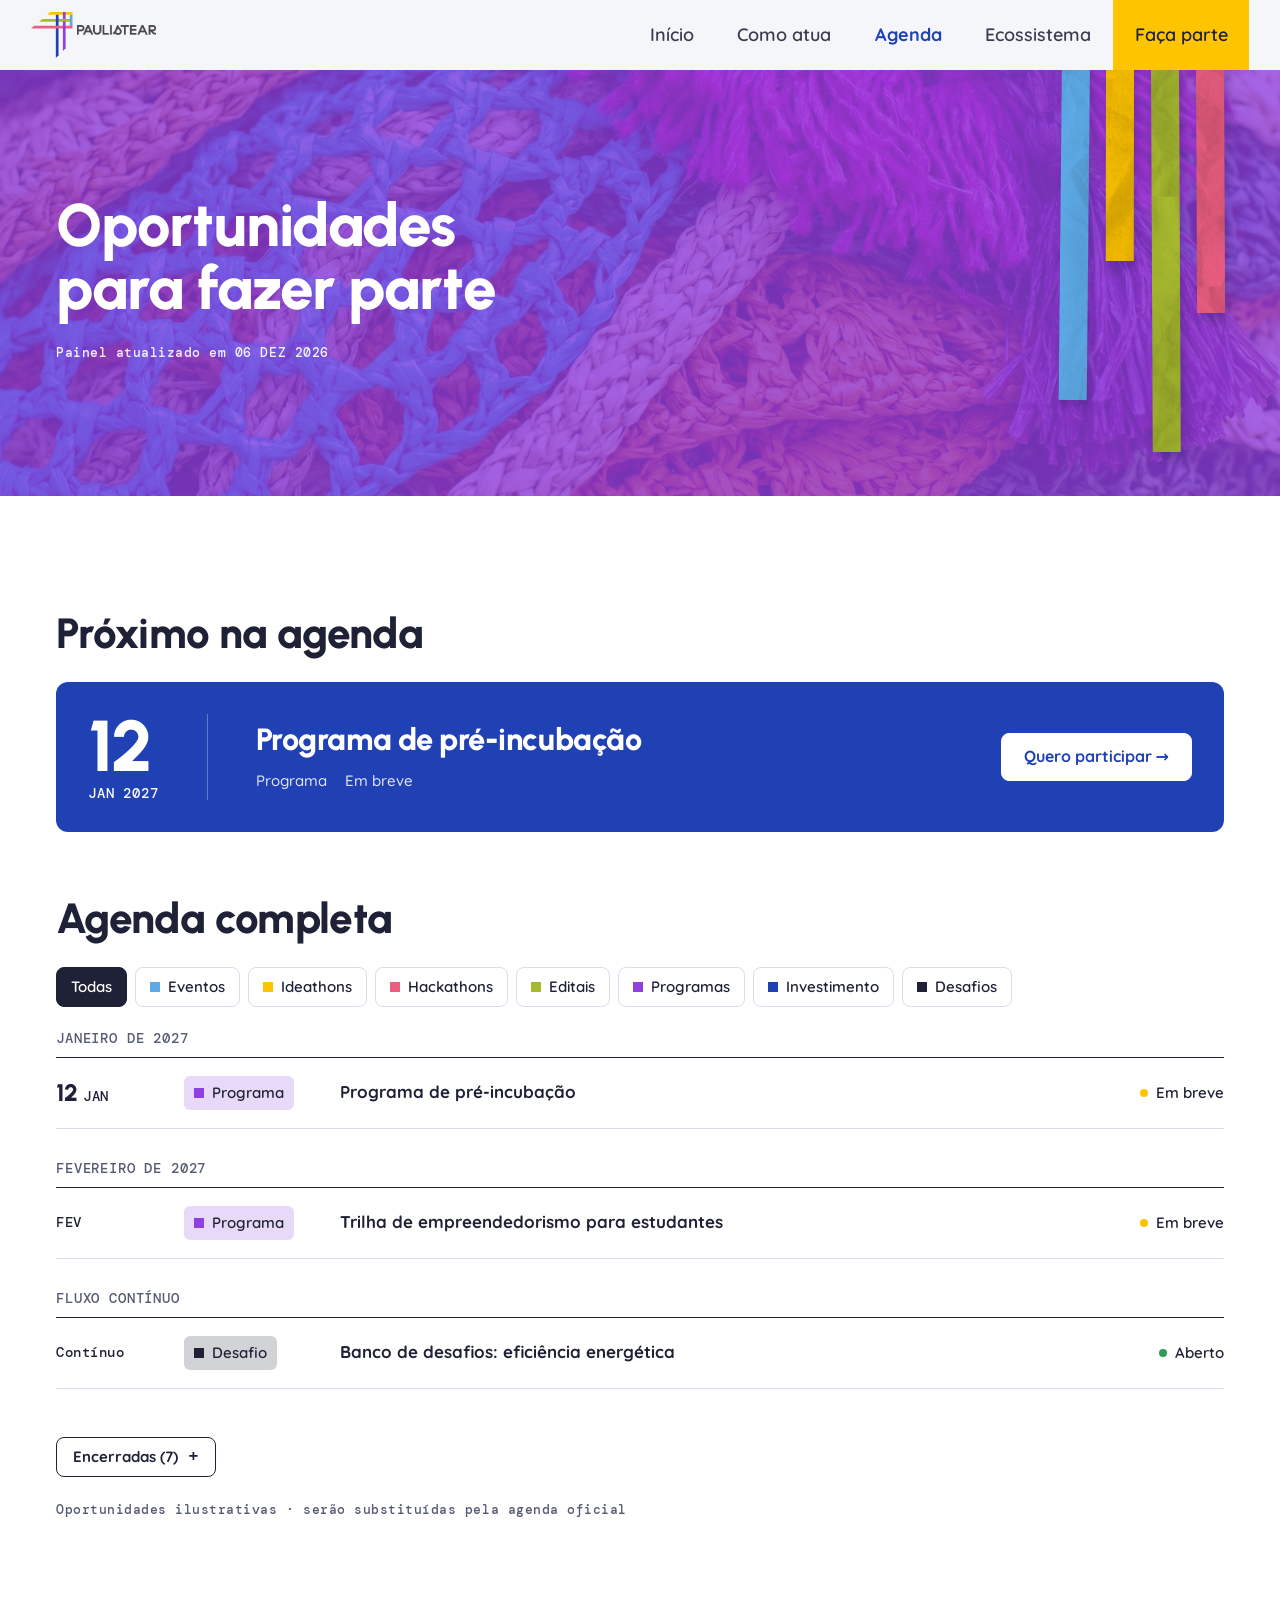
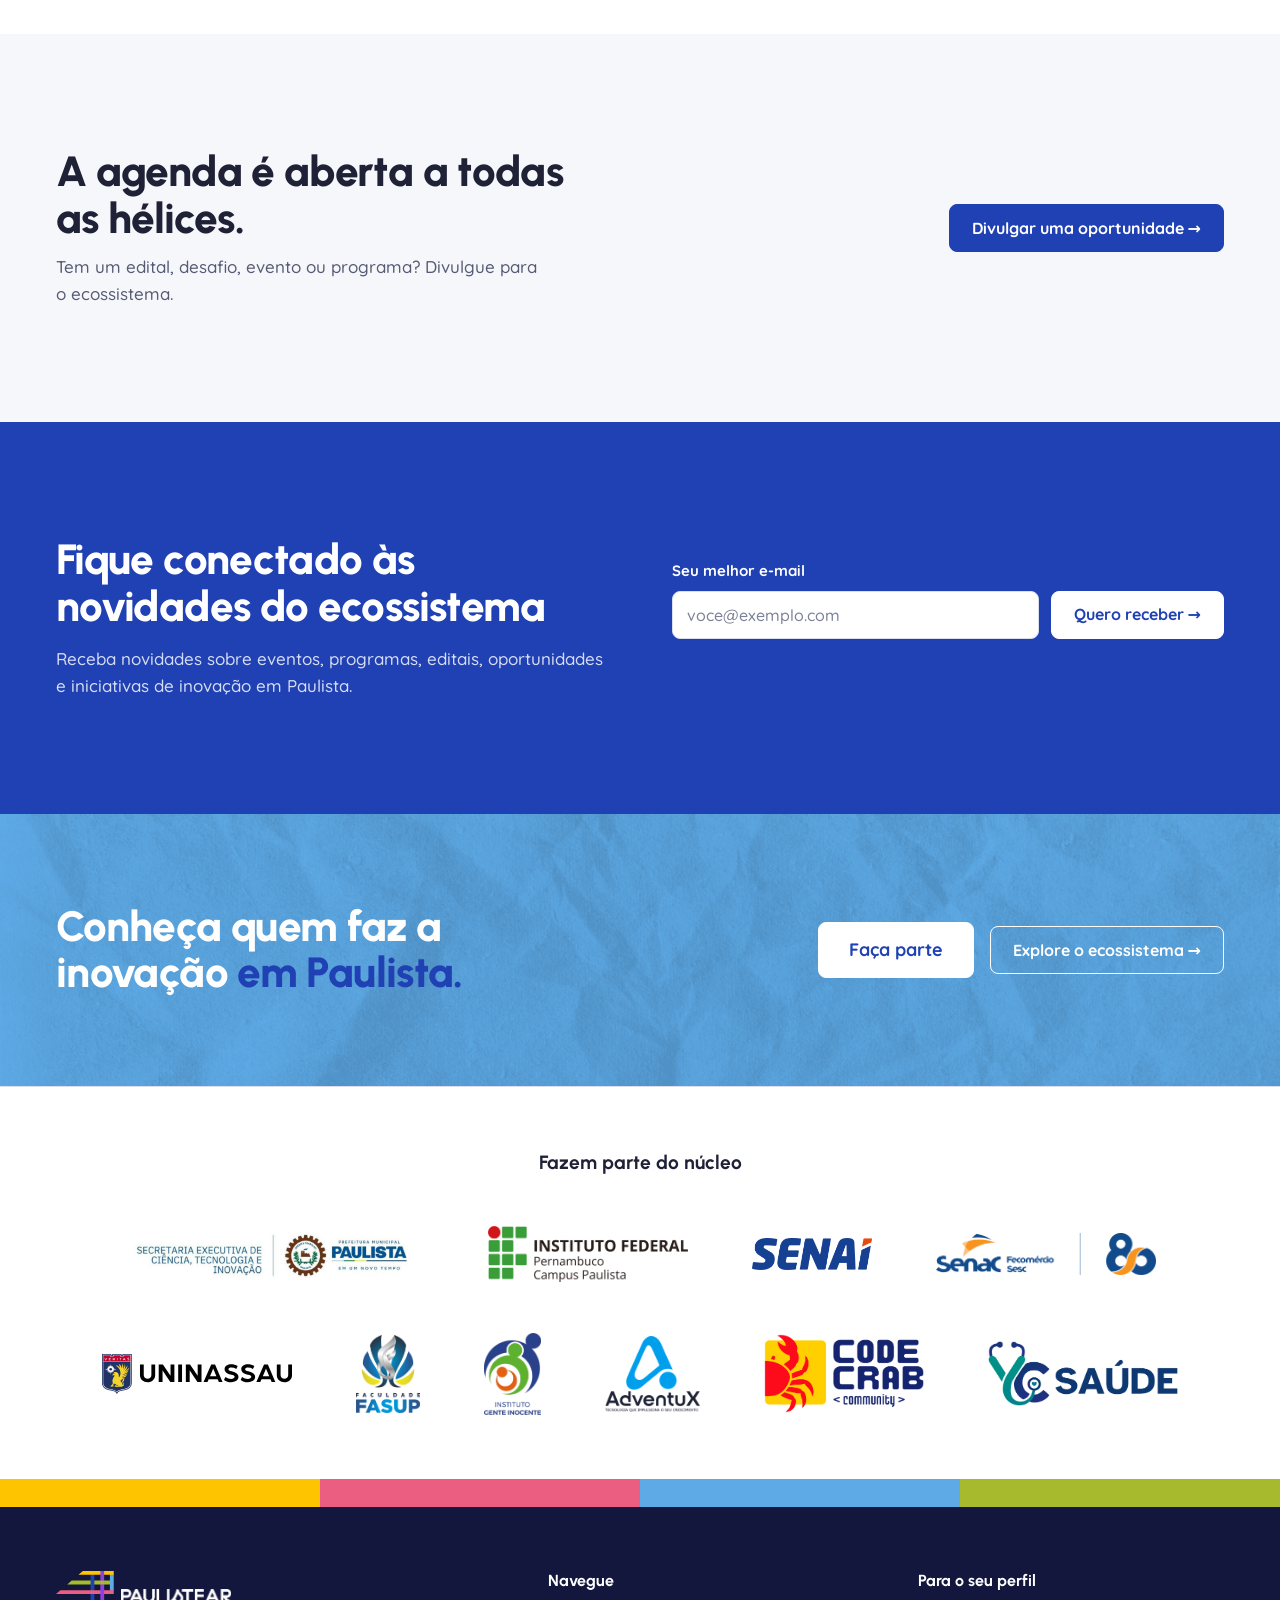
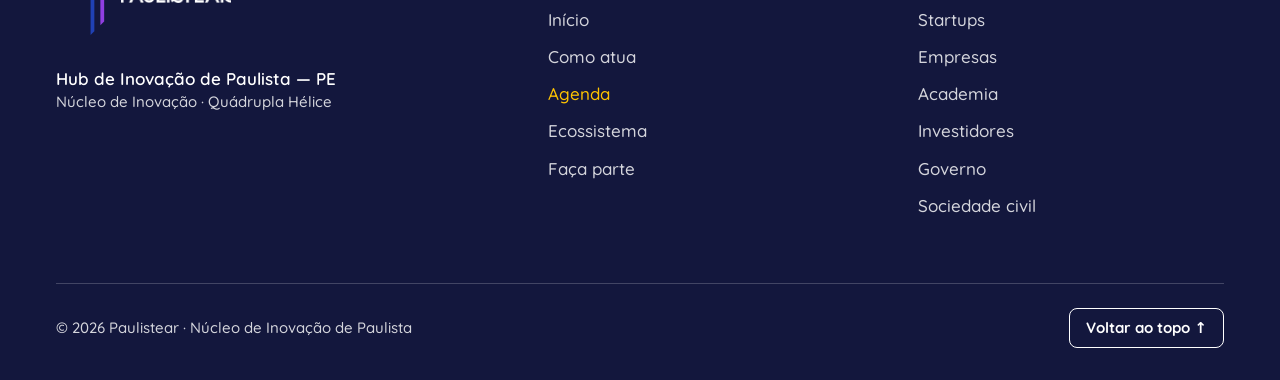
==== commit 3abe5044: "Ajustes de barra, botões, parceiros e responsividade - Barra sem a aba do logotipo; maior no topo e " ====
--- a/agenda.html
+++ b/agenda.html
@@ -76,7 +76,7 @@
     <h2>Conheça quem faz a inovação <em>em Paulista.</em></h2>
     <div class="btns">
       <a class="btn" href="faca-parte.html">Faça parte</a>
-      <a class="btn alt" href="ecossistema.html" aria-label="Próxima página: Ecossistema">Próxima página →</a>
+      <a class="btn alt" href="ecossistema.html">Explore o ecossistema →</a>
     </div>
   </div>
 </section>
--- a/styles.css
+++ b/styles.css
@@ -851,3 +851,119 @@
 
 /* durante o voo de entrada o logotipo grande passa por cima da barra */
 body.logo-flying .fp-logo .lockup{z-index:60}
+
+/* =====================================================================
+   v9 · BARRA SEM ABA: no topo da página a barra inteira (altura, logotipo e links) é um pouco maior;
+   ao rolar, encolhe aos poucos até o tamanho compacto (--k vai de 0 a 1, definido no script)
+   ===================================================================== */
+.nav{--grow:10px;--lg:46px;--sm:40px;--fs-big:1.125rem;--fs-sm:1.0625rem;--bar:calc(var(--nav-h) + var(--grow) * (1 - var(--k)));height:var(--bar)}
+.nav-logo,body[data-page="faca-parte"] .nav-logo{position:static;height:auto;padding:0;background:none;border-radius:0;display:flex;align-items:center}
+.nav-logo .lockup{height:calc(var(--lg) - (var(--lg) - var(--sm)) * var(--k));transform:none}
+.nav-links a,.nav .nav-cta{height:var(--bar);font-size:calc(var(--fs-sm) + (var(--fs-big) - var(--fs-sm)) * (1 - var(--k)))}
+@media (max-width:900px){
+  .nav{--grow:6px;--lg:42px;--sm:38px}
+  .nav.open .nav-logo{height:auto}
+  .nav.open .nav-logo .lockup{height:calc(var(--lg) - (var(--lg) - var(--sm)) * var(--k))}
+  .nav-links a,.nav .nav-cta{height:50px;font-size:1.0625rem}
+}
+
+/* v9.1 · cores do hover dos botões das faixas: nenhuma repete a cor da faixa nem a do botão ao lado.
+   A cor do preenchimento (--fill) fica definida também em repouso, para que, ao tirar o mouse,
+   o preenchimento saia na mesma cor em que entrou (sem restos de outra cor) */
+.t-purple.closing .btn.alt{--fill:var(--yellow);--hc:var(--ink)}
+.t-yellow.closing .btn.alt{--fill:var(--purple);--hc:#fff}
+.t-sky.closing .btn.alt{--fill:var(--yellow);--hc:var(--ink)}
+.t-green.closing .btn.alt{--fill:var(--purple);--hc:#fff}
+.t-purple.closing .btn:not(.alt){--fill:var(--pink);--hc:#fff}
+.t-yellow.closing .btn:not(.alt){--fill:var(--pink);--hc:var(--ink)}
+.t-sky.closing .btn:not(.alt){--fill:var(--purple);--hc:#fff}
+.t-green.closing .btn:not(.alt){--fill:var(--pink);--hc:#fff}
+.closing .btn:hover,.closing .btn:focus-visible{border-color:var(--fill);color:var(--hc)}
+
+/* v9.2 · "Faça parte" das faixas de fechamento um pouco maior */
+.closing .btns{align-items:center}
+.closing .btn:not(.alt){min-height:56px;padding:12px 30px;font-size:1.125rem}
+
+/* v9.3 · o preenchimento do hover sempre corre da esquerda para a direita: entra pela esquerda e sai pela direita.
+   Ele cobre a caixa inteira, inclusive a borda (origin border-box), e em repouso fica totalmente fora dela,
+   para não sobrar nenhuma lasca de cor na beirada */
+.btn,.chip,.menu-btn{background-origin:border-box;background-position:calc(100% + 3px) center;background-size:0 100%}
+.btn:hover,.chip:hover,.menu-btn:hover,.btn:focus-visible{background-position:left center;background-size:100% 100%}
+
+/* v9.4 · botões brancos sobre fundo azul (cartão "próxima oportunidade", newsletter, formulário do Faça parte):
+   no hover o preenchimento é amarelo, não o azul do fundo */
+.ag-next .btn,.brand .btn:not(.alt){--fill:var(--yellow);--hc:var(--ink)}
+.ag-next .btn:hover,.ag-next .btn:focus-visible,.brand .btn:not(.alt):hover,.brand .btn:not(.alt):focus-visible{border-color:var(--yellow);color:var(--ink)}
+
+/* v9.5 · Faça parte: quando o logotipo grande está quase todo coberto pela barra (e o pequeno volta à barra),
+   ele some de vez, para não sobrar a ponta das fitas aparecendo embaixo da barra */
+.fp-logo .lockup{transition:transform 1.6s cubic-bezier(.22,.7,.18,1),opacity .3s}
+body[data-page="faca-parte"]:not(.logo-out) .fp-logo .lockup{opacity:0}
+
+
+/* =====================================================================
+   v10 · RESPONSIVIDADE: celular, tablet e telas intermediárias
+   ===================================================================== */
+
+/* --- cabeçalhos das páginas: as fitas penduradas voltam no celular/tablet, mais curtas e finas,
+       presas à barra no canto direito; o texto começa abaixo das pontas, sem disputar espaço com elas --- */
+@media (max-width:980px){
+  .bands{display:flex;top:0;bottom:auto;height:clamp(64px,13vw,104px);right:var(--gutter);gap:8px}
+  .bands i{width:clamp(12px,2.6vw,18px)}
+  .page-head{padding-top:calc(clamp(64px,13vw,104px) + 12px);padding-bottom:var(--sp-5);align-items:flex-start;min-height:0}
+}
+
+/* --- hélice do Início: no celular/tablet ela vira um bloco próprio; as fitas surgem e somem
+       num degradê suave em cima e embaixo, em vez de serem cortadas pela borda --- */
+@media (max-width:900px){
+  .helix{-webkit-mask-image:linear-gradient(180deg,transparent 0,#000 16%,#000 84%,transparent 100%);mask-image:linear-gradient(180deg,transparent 0,#000 16%,#000 84%,transparent 100%)}
+  .has-helix::before,.has-helix::after{display:none}
+}
+
+/* --- texto do hero do Início um pouco maior em tablet e celular --- */
+@media (max-width:900px){
+  .tagline{font-size:clamp(1.5rem,4.4vw,2.25rem);line-height:1.12;max-width:17em}
+}
+
+/* --- missão: sem texto justificado em telas estreitas (evita buracos entre as palavras) --- */
+@media (max-width:1100px){
+  #missao .quote p,#missao .trama p{text-align:left;hyphens:manual;-webkit-hyphens:manual}
+}
+
+/* --- faixas de fechamento: no celular os dois botões ocupam a largura toda, um sobre o outro --- */
+@media (max-width:560px){
+  .closing .btns{flex-direction:column;align-items:stretch;width:100%}
+  .closing .btn{width:100%}
+}
+
+/* --- Faça parte: o logotipo grande nunca passa da largura da tela --- */
+.fp-logo .lockup{height:min(clamp(136px,19vw,270px), calc((100vw - 2 * var(--gutter)) / 2.85))}
+@media (max-width:900px){ .fp-hero{padding-top:clamp(48px,10vh,96px)} }
+
+/* --- Ecossistema · mapa --- */
+/* lista de pontos no painel lateral: quando não cabe, rola e se desfaz num degradê na base (sem corte seco) */
+.map-full .map-side .map-list{padding-bottom:20px;-webkit-mask-image:linear-gradient(180deg,#000 calc(100% - 36px),transparent);mask-image:linear-gradient(180deg,#000 calc(100% - 36px),transparent)}
+@media (max-width:900px){
+  .map-full .map-side .map-list{-webkit-mask-image:none;mask-image:none;padding-bottom:0}
+  /* no celular o mapa mostra só o município: nomes das cidades vizinhas saem (ficariam cortados na borda) */
+  #mapSvg .lbl.o{display:none}
+  /* chips e painel alinhados à mesma margem */
+  .map-side .map-chips{padding:var(--sp-3) var(--gutter) 0}
+  .map-full .map-side .map-panel{padding-inline:var(--gutter)}
+}
+/* pontos maiores no celular, fáceis de tocar */
+@media (max-width:600px){
+  #pins .pin > *{transform:scale(1.5)}
+}
+
+/* --- tablets em retrato/notebooks pequenos: a barra com os cinco links ainda cabe sem apertar --- */
+@media (min-width:901px) and (max-width:1100px){
+  .nav-links a,.nav .nav-cta{padding:0 clamp(10px,1.3vw,16px)}
+}
+
+/* --- celular deitado (tela baixa): texto e botão do hero cabem na altura, sem espremer --- */
+@media (max-height:520px) and (orientation:landscape){
+  .tagline{font-size:clamp(1.25rem,6.4vh,1.75rem);max-width:26em}
+  .hero .btn{margin-top:14px;min-height:46px}
+  .hero{padding-block:var(--sp-4)}
+}
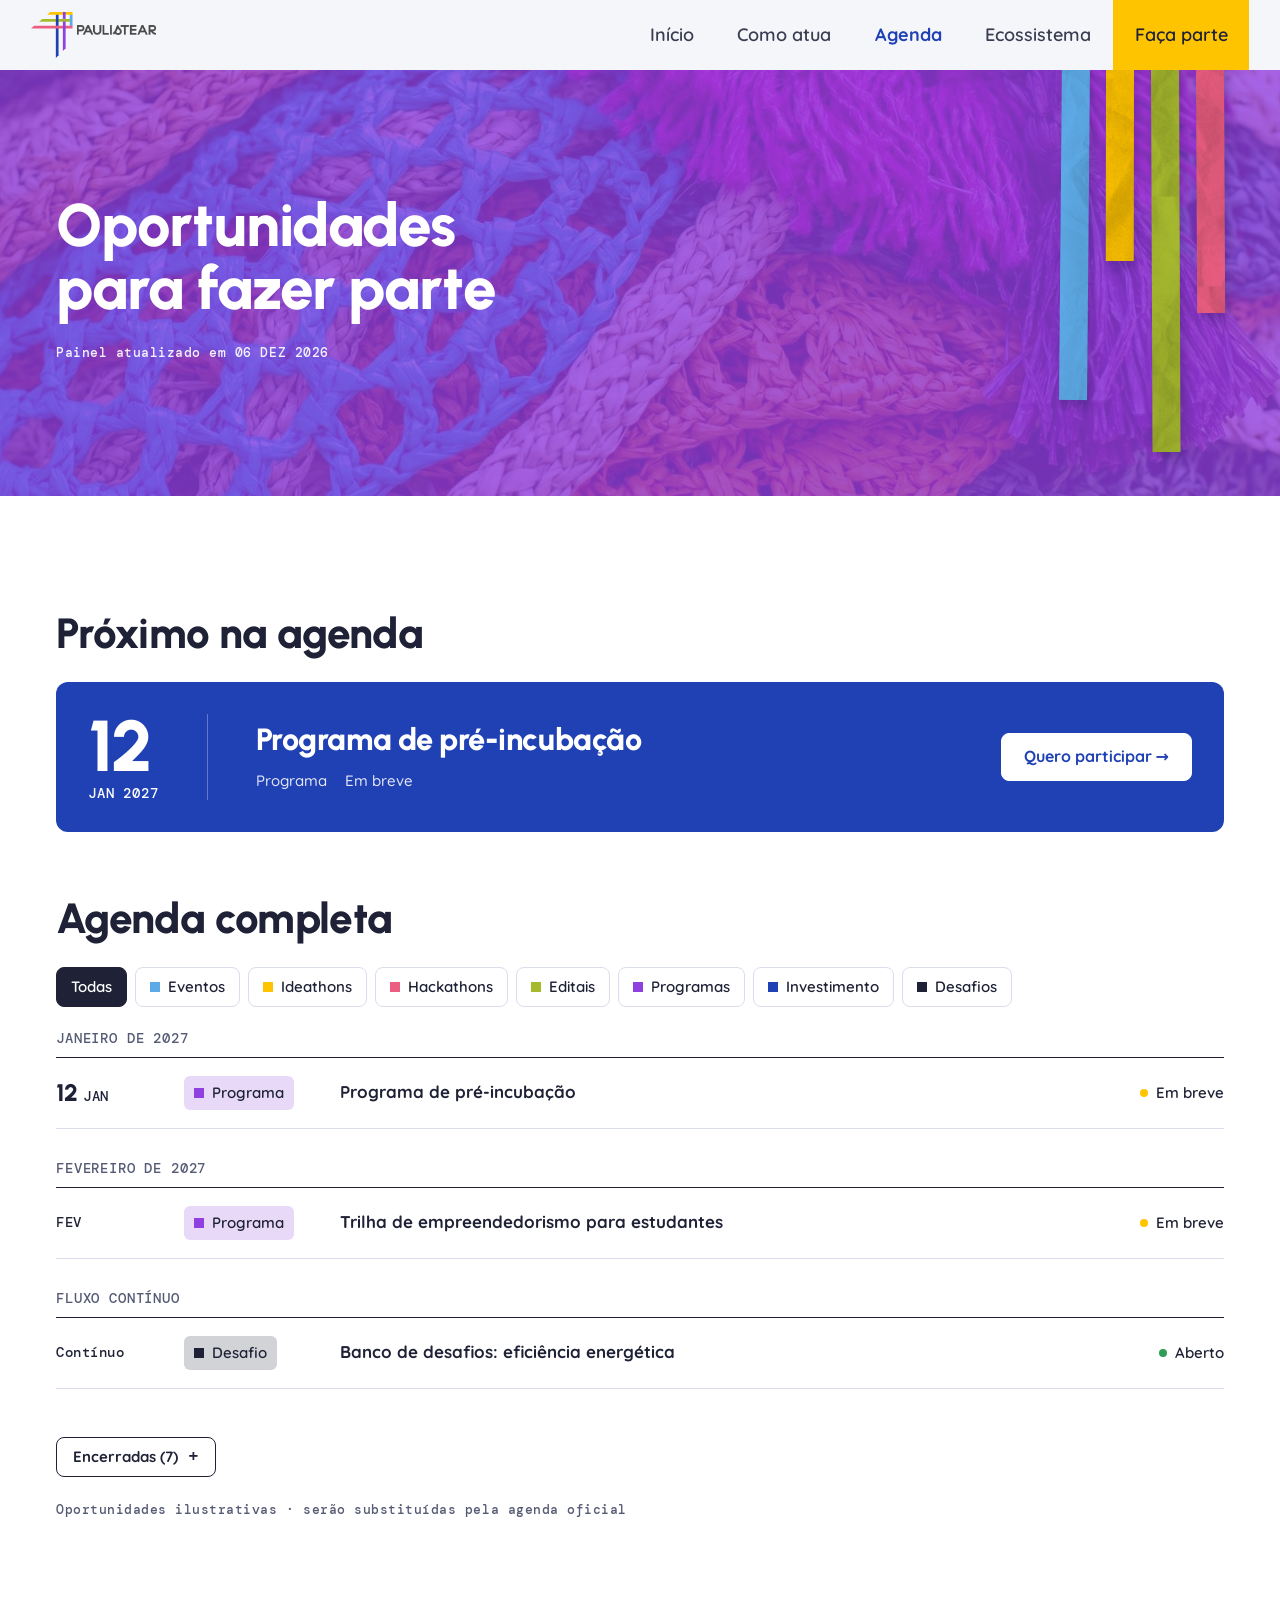
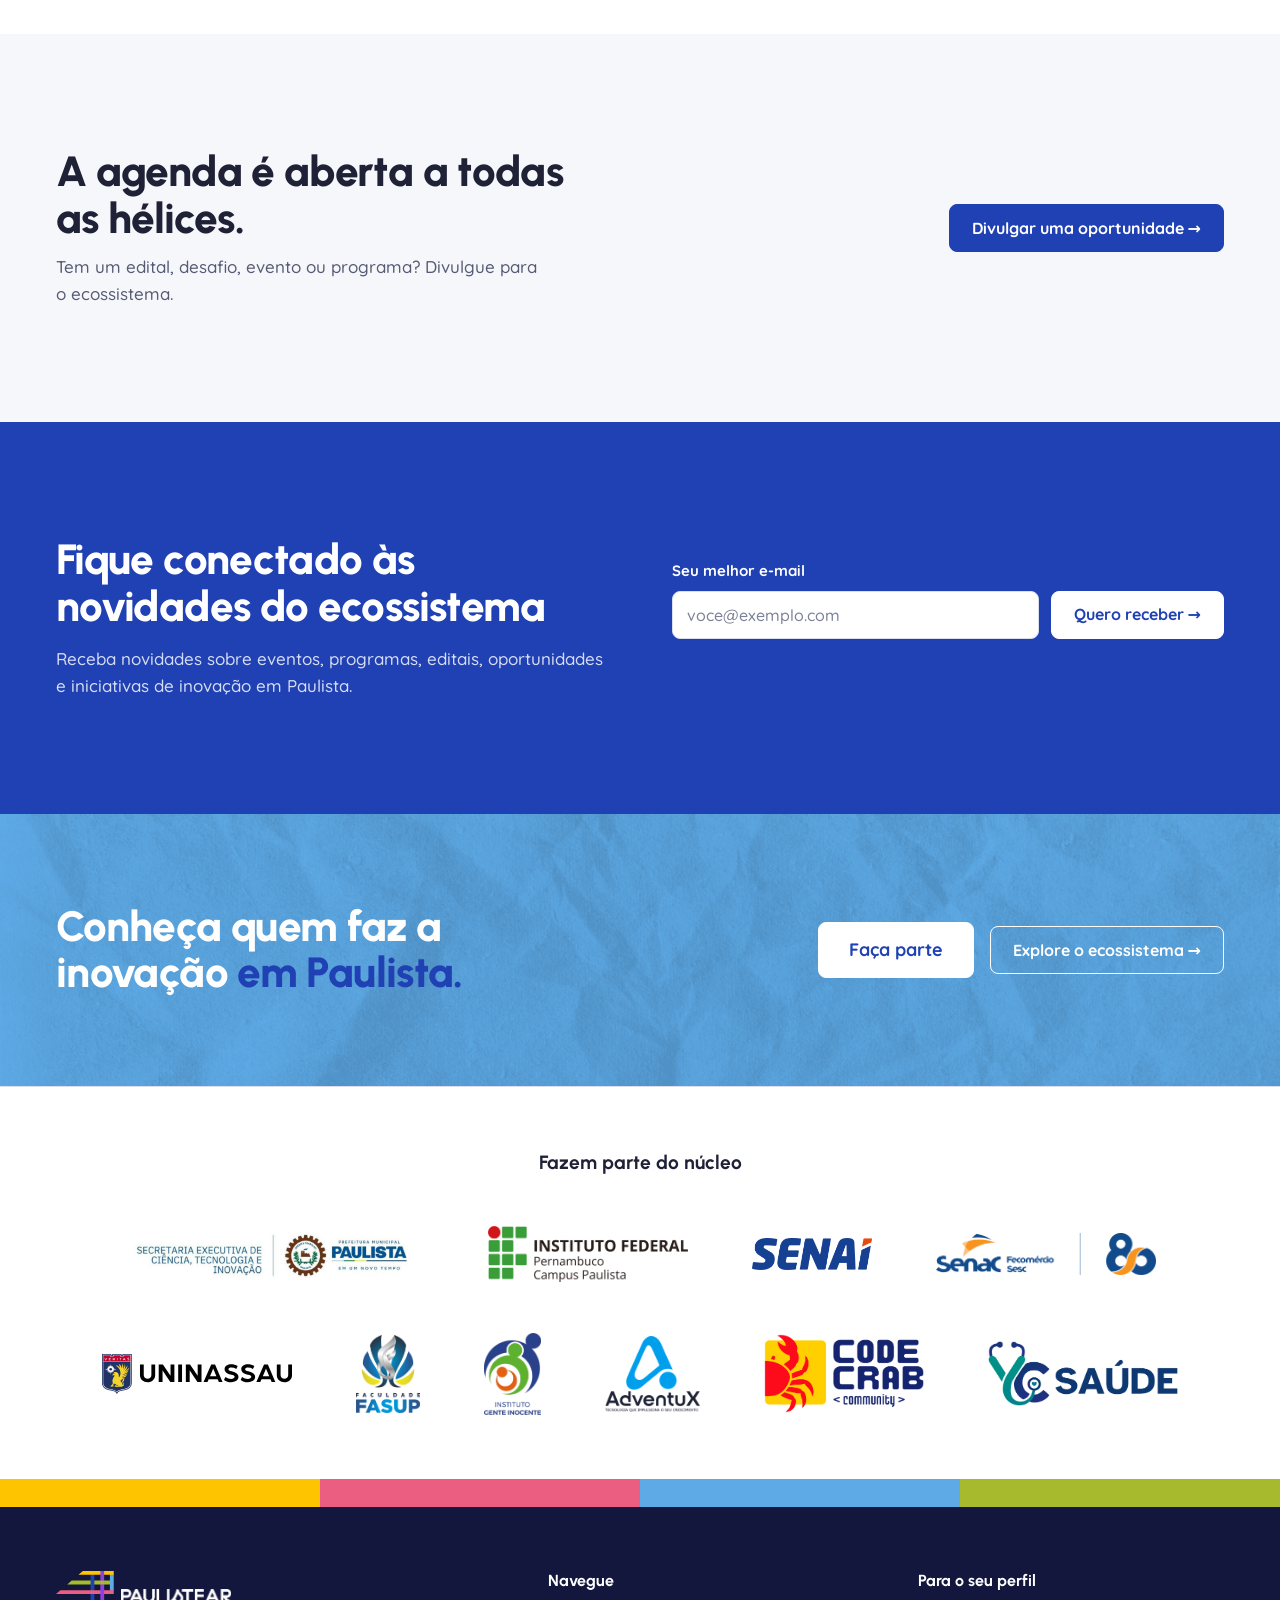
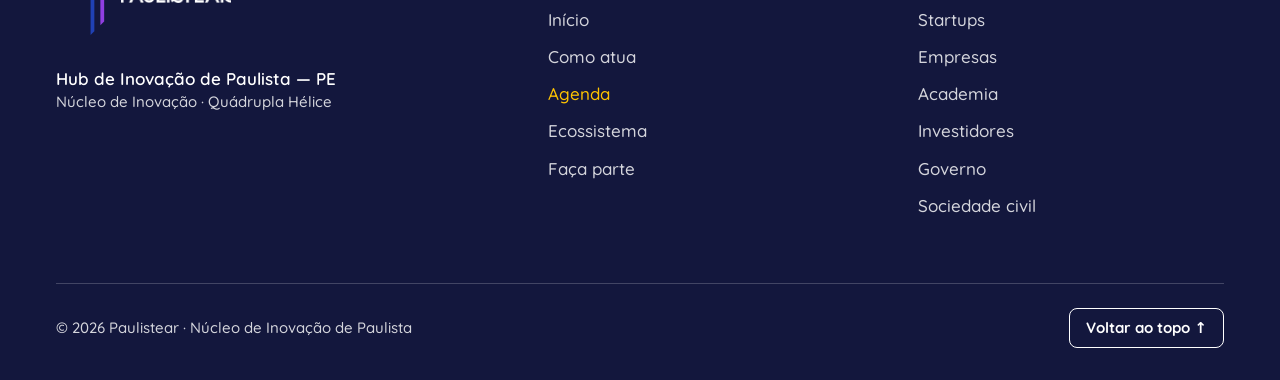
==== commit 257ff6dd: "Força o navegador a baixar CSS e JS novos (versão nos links) Co-Authored-By: Claude Opus 5.5 <norepl" ====
--- a/agenda.html
+++ b/agenda.html
@@ -8,7 +8,7 @@
 <link rel="preconnect" href="https://fonts.googleapis.com">
 <link rel="preconnect" href="https://fonts.gstatic.com" crossorigin>
 <link rel="stylesheet" href="https://fonts.googleapis.com/css2?family=DM+Mono:wght@400;500&family=Quicksand:wght@400;500;600;700&family=Urbanist:wght@600;700;800;900&display=swap">
-<link rel="stylesheet" href="styles.css">
+<link rel="stylesheet" href="styles.css?v=10">
 </head>
 <body data-page="agenda">
 <a class="skip" href="#main">Pular para o conteúdo</a>
@@ -83,6 +83,6 @@
 
 </main>
 <div id="site-footer"></div>
-<script src="script.js"></script>
+<script src="script.js?v=10"></script>
 </body>
 </html>
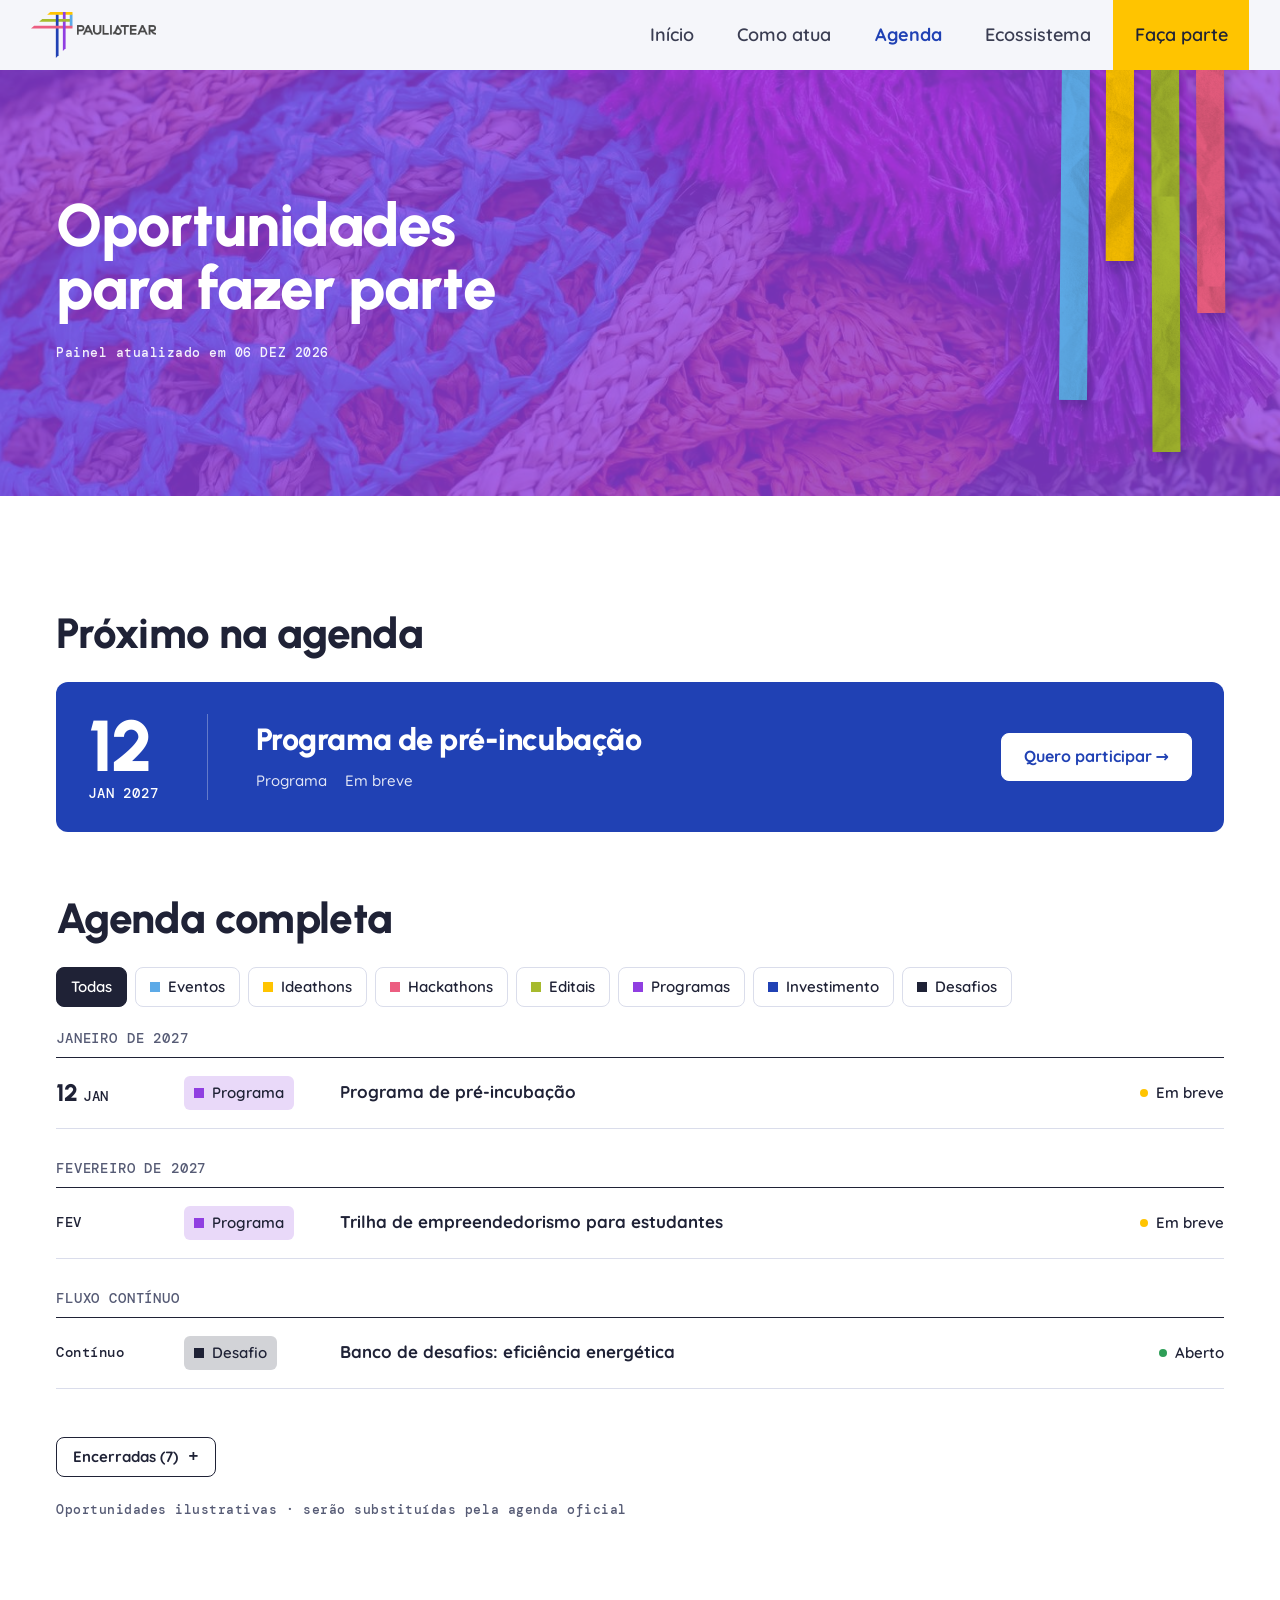
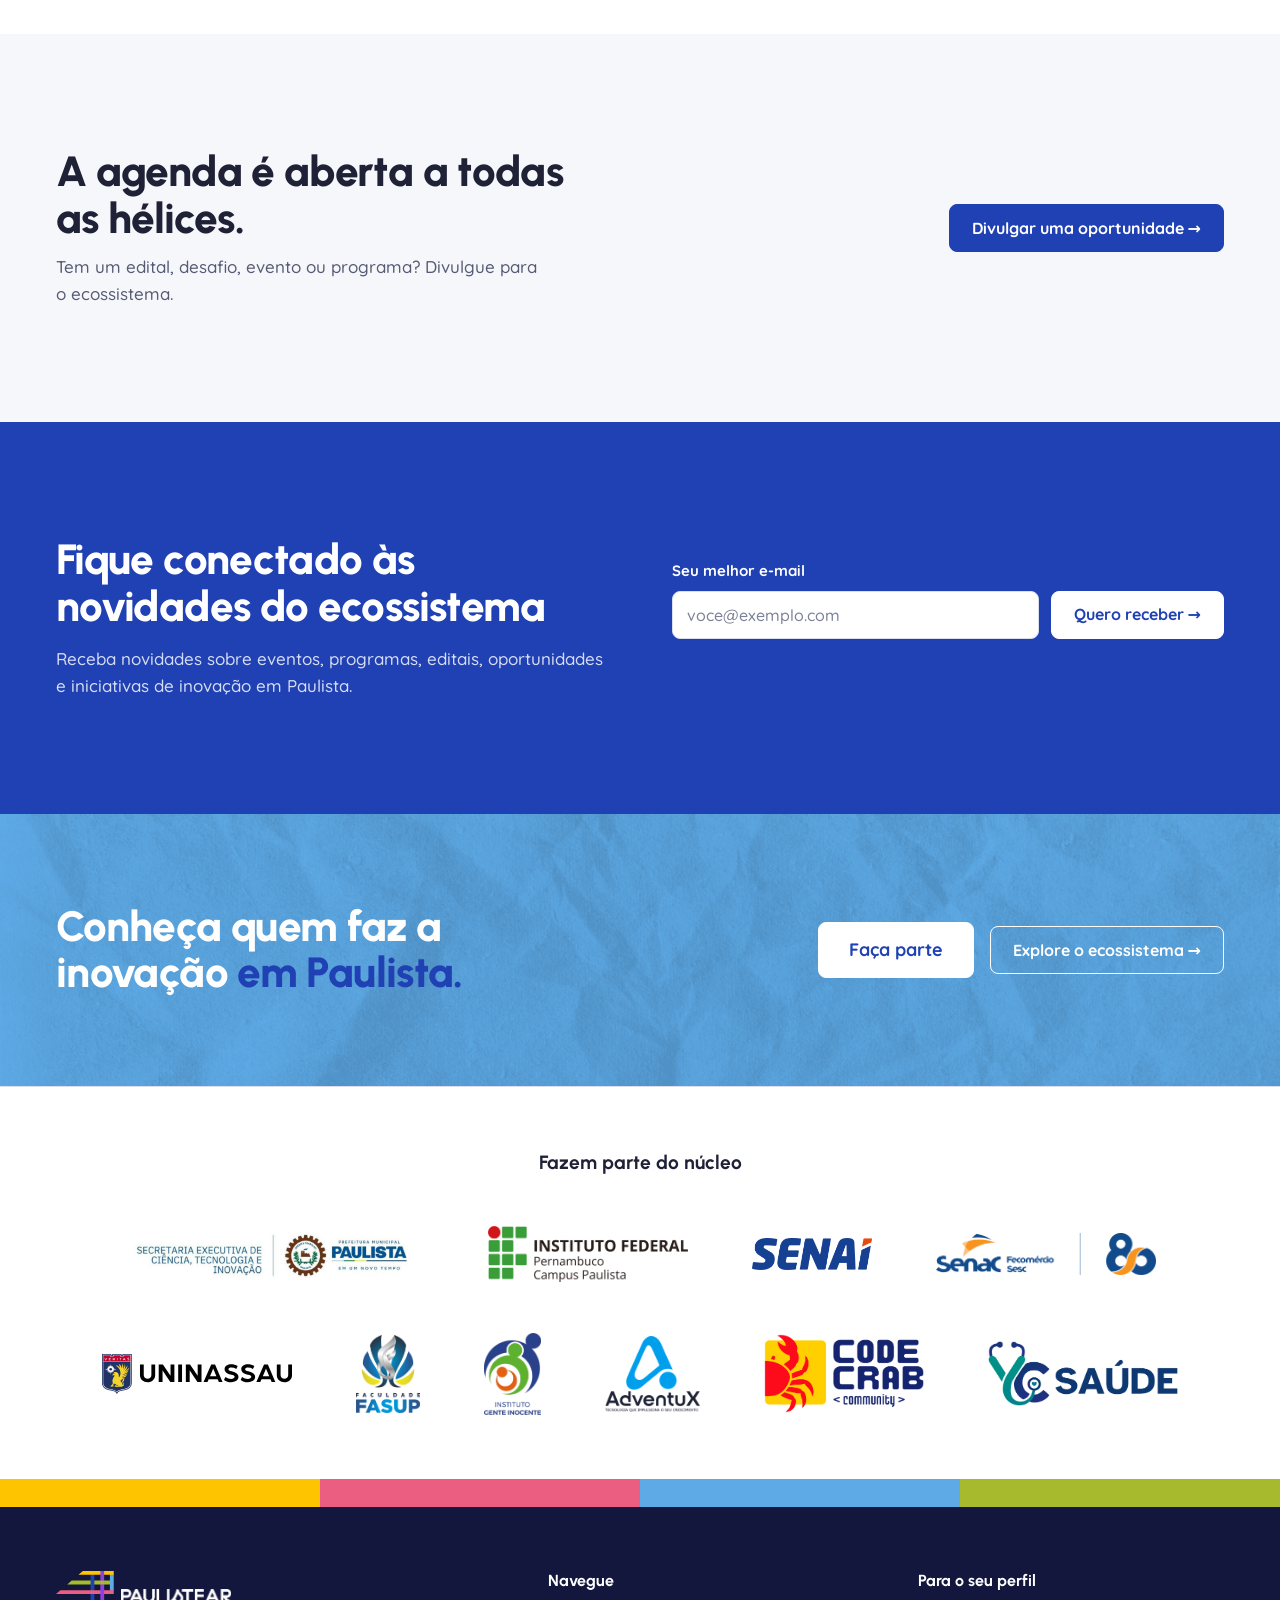
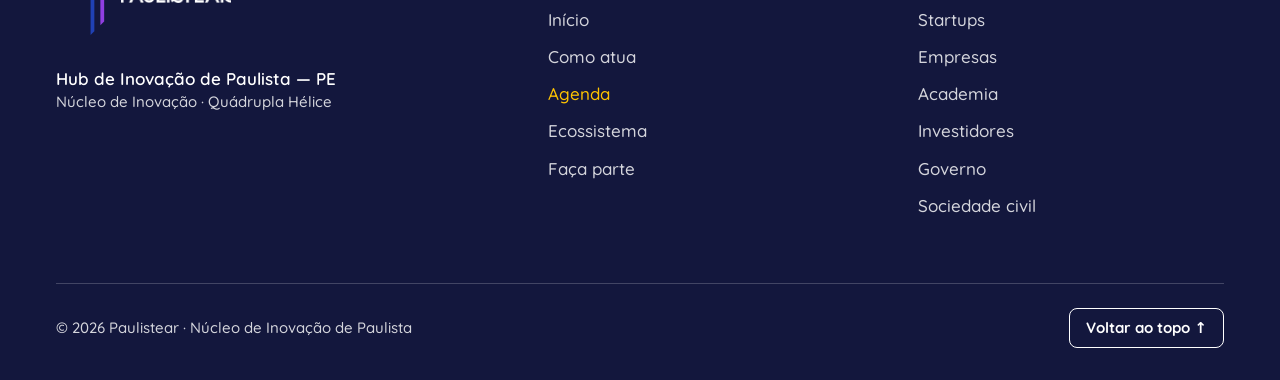
==== commit 3872d0da: "Parallax do topo sem travar no celular O movimento da foto da igreja, do texto do topo, das fitas co" ====
--- a/agenda.html
+++ b/agenda.html
@@ -8,7 +8,7 @@
 <link rel="preconnect" href="https://fonts.googleapis.com">
 <link rel="preconnect" href="https://fonts.gstatic.com" crossorigin>
 <link rel="stylesheet" href="https://fonts.googleapis.com/css2?family=DM+Mono:wght@400;500&family=Quicksand:wght@400;500;600;700&family=Urbanist:wght@600;700;800;900&display=swap">
-<link rel="stylesheet" href="styles.css?v=10">
+<link rel="stylesheet" href="styles.css?v=11">
 </head>
 <body data-page="agenda">
 <a class="skip" href="#main">Pular para o conteúdo</a>
@@ -83,6 +83,6 @@
 
 </main>
 <div id="site-footer"></div>
-<script src="script.js?v=10"></script>
+<script src="script.js?v=11"></script>
 </body>
 </html>
--- a/styles.css
+++ b/styles.css
@@ -967,3 +967,27 @@
   .hero .btn{margin-top:14px;min-height:46px}
   .hero{padding-block:var(--sp-4)}
 }
+
+/* =====================================================================
+   v10.1 · PARALLAX NO PRÓPRIO NAVEGADOR (animações ligadas à rolagem)
+   O movimento acompanha a rolagem quadro a quadro, sem esperar o JavaScript
+   (no celular o JS chega sempre um quadro atrasado e a foto "trava").
+   Navegadores sem esse recurso continuam usando o JS de antes.
+   Valores iguais aos do script: foto 0,28 · texto 0,42 · fitas 0,45 da rolagem, até 130% da altura da tela.
+   ===================================================================== */
+@supports (animation-timeline: scroll()) {
+  @media (prefers-reduced-motion: no-preference) {
+    .hero-bg{animation:pxBg linear both;animation-timeline:scroll(root block);animation-range:0 130vh}
+    .hero .wrap{animation:pxText linear both;animation-timeline:scroll(root block);animation-range:0 130vh}
+    /* fitas: em vez de mexer na posição do fundo (que redesenha a cada quadro), a faixa inteira desliza */
+    .weave i{width:calc(100% + 400vw);margin-left:-200vw;will-change:transform}
+    .weave i:first-child{background-position-x:0;animation:pxWeaveA linear both;animation-timeline:scroll(root block);animation-range:0 130vh}
+    .weave i:last-child{background-position-x:-12.5vw;animation:pxWeaveB linear both;animation-timeline:scroll(root block);animation-range:0 130vh}
+    /* cabeçalhos com foto de tricô (Como atua, Agenda, Ecossistema) */
+    .tex-croche::before{animation:pxBg linear both;animation-timeline:scroll(root block);animation-range:0 130vh}
+  }
+}
+@keyframes pxBg{from{transform:translate3d(0,0,0)}to{transform:translate3d(0,36.4vh,0)}}
+@keyframes pxText{from{transform:translate3d(0,0,0)}to{transform:translate3d(0,54.6vh,0)}}
+@keyframes pxWeaveA{from{transform:translate3d(0,0,0)}to{transform:translate3d(58.5vh,0,0)}}
+@keyframes pxWeaveB{from{transform:translate3d(0,0,0)}to{transform:translate3d(-58.5vh,0,0)}}
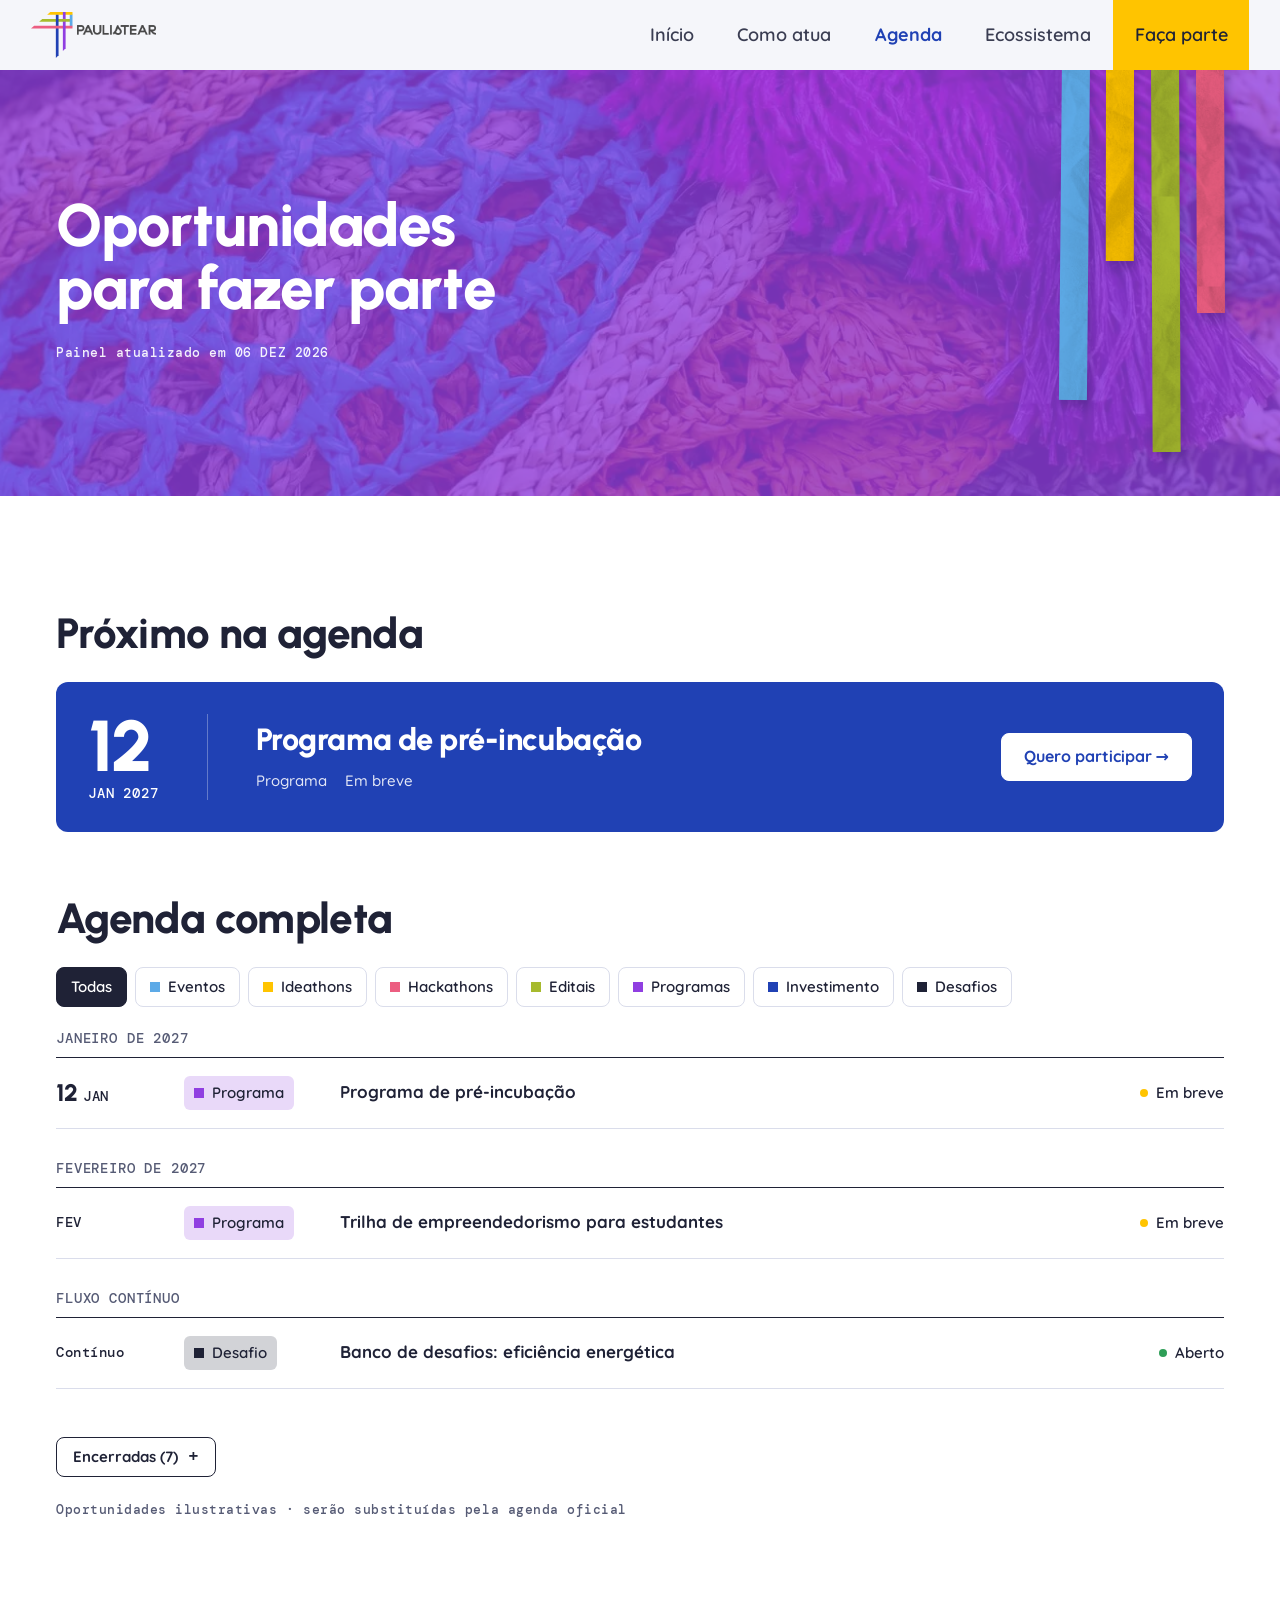
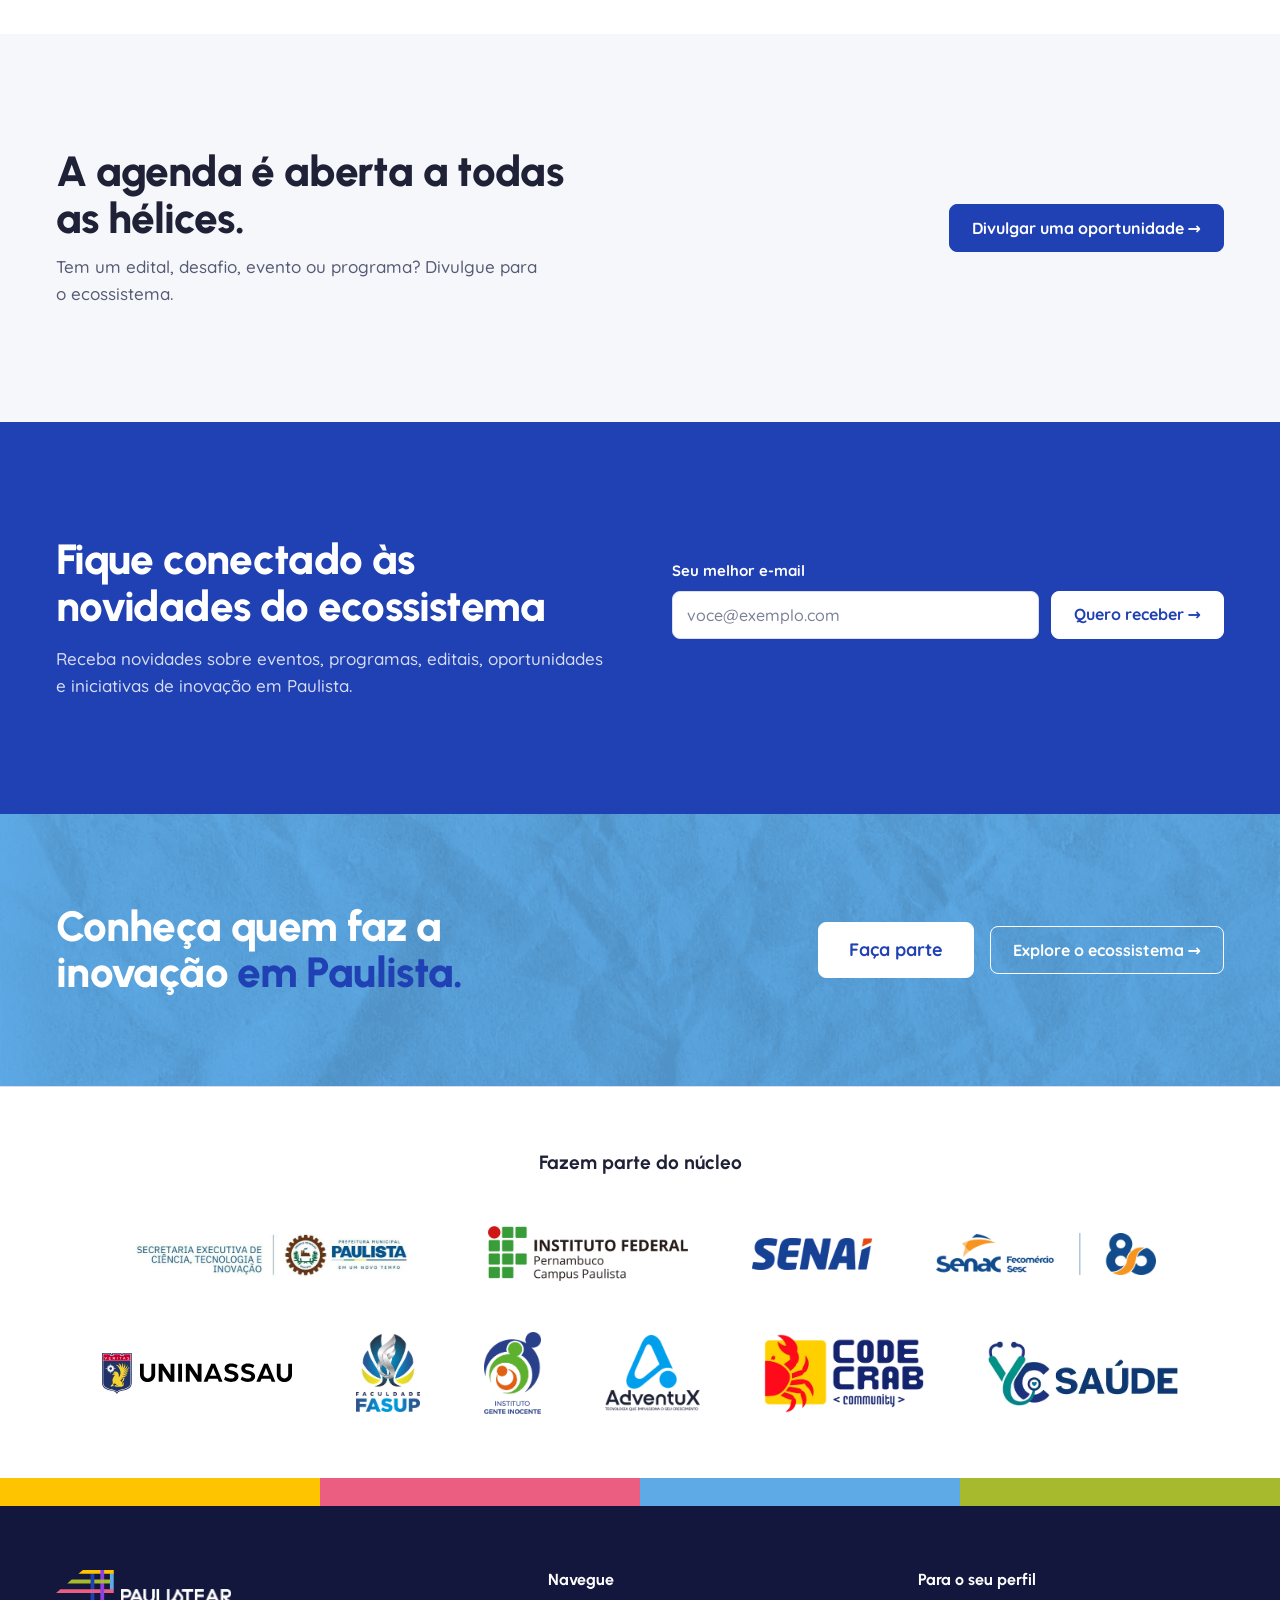
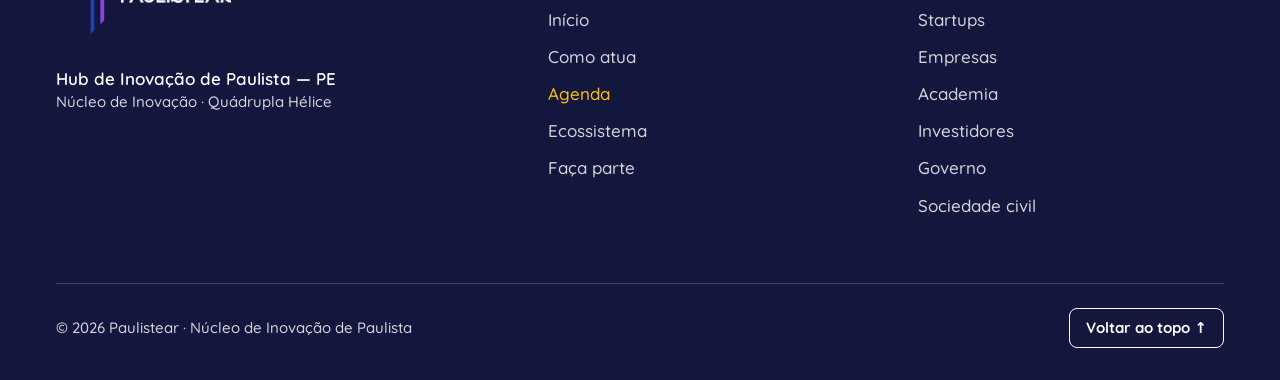
==== commit 87c3deaf: "Site mais leve: imagens em WebP e fitas penduradas com menos trabalho - Logotipos dos parceiros em W" ====
--- a/agenda.html
+++ b/agenda.html
@@ -8,7 +8,7 @@
 <link rel="preconnect" href="https://fonts.googleapis.com">
 <link rel="preconnect" href="https://fonts.gstatic.com" crossorigin>
 <link rel="stylesheet" href="https://fonts.googleapis.com/css2?family=DM+Mono:wght@400;500&family=Quicksand:wght@400;500;600;700&family=Urbanist:wght@600;700;800;900&display=swap">
-<link rel="stylesheet" href="styles.css?v=11">
+<link rel="stylesheet" href="styles.css?v=12">
 </head>
 <body data-page="agenda">
 <a class="skip" href="#main">Pular para o conteúdo</a>
@@ -83,6 +83,6 @@
 
 </main>
 <div id="site-footer"></div>
-<script src="script.js?v=11"></script>
+<script src="script.js?v=12"></script>
 </body>
 </html>
--- a/styles.css
+++ b/styles.css
@@ -136,7 +136,7 @@
 }
 
 /* ---------- INÍCIO · hero ---------- */
-.hero{position:relative;min-height:calc(100vh - var(--nav-h));min-height:calc(100svh - var(--nav-h));display:flex;flex-direction:column;justify-content:center;padding-block:var(--sp-7) var(--sp-7);background:linear-gradient(180deg,rgba(24,18,150,.7) 0%,rgba(48,108,190,.7) 100%),url(assets/praca-matriz.jpg) center 42%/cover #2E50C8}
+.hero{position:relative;min-height:calc(100vh - var(--nav-h));min-height:calc(100svh - var(--nav-h));display:flex;flex-direction:column;justify-content:center;padding-block:var(--sp-7) var(--sp-7);background:linear-gradient(180deg,rgba(24,18,150,.7) 0%,rgba(48,108,190,.7) 100%),url(assets/praca-matriz.webp) center 42%/cover #2E50C8}
 .tagline{font:500 clamp(1.75rem, 4.1vw, 3.5rem)/1.16 var(--f-body);letter-spacing:-.01em;max-width:21ch;text-wrap:balance}
 .tagline b{font:800 1.06em/1 var(--f-display);letter-spacing:-.01em}
 .hero .btn{margin-top:var(--sp-5);min-height:56px;padding-inline:28px;font-size:1.0625rem}
@@ -166,7 +166,7 @@
 .why-grid{display:grid;grid-template-columns:minmax(0,5fr) minmax(0,7fr);gap:var(--sp-5) var(--sp-6);align-items:start}
 .why-side p{margin-top:var(--sp-3);color:var(--muted);font-size:var(--fs-lead);line-height:1.55}
 .why-photo{margin-top:var(--sp-4)}
-.why-photo .ph{aspect-ratio:16/10;border-radius:var(--r-card);background:url(assets/paulista.jpg) center/cover}
+.why-photo .ph{aspect-ratio:16/10;border-radius:var(--r-card);background:url(assets/paulista.webp) center/cover}
 .why-photo figcaption{margin-top:12px;font:500 .8125rem/1.5 var(--f-mono);color:var(--muted)}
 .why-photo figcaption b{color:var(--ink);font-weight:500;margin-right:.8em}
 .cards{display:grid;grid-template-columns:repeat(2,minmax(0,1fr));gap:var(--sp-2)}
@@ -492,7 +492,7 @@
 /* hero: foto com véu azul, conteúdo centralizado */
 .hero{min-height:calc(100vh - var(--nav-h) - var(--band) / 2);min-height:calc(100svh - var(--nav-h) - var(--band) / 2);align-items:center;text-align:center;overflow:hidden;background:#2E50C8;padding-block:var(--sp-6)}
 .hero::after{content:none}
-.hero-bg{position:absolute;inset:0;background:linear-gradient(105deg,rgba(0,2,152,.43) 0%,rgba(0,133,255,.43) 100%),url(assets/praca-matriz.jpg) center 12%/cover;will-change:transform}
+.hero-bg{position:absolute;inset:0;background:linear-gradient(105deg,rgba(0,2,152,.43) 0%,rgba(0,133,255,.43) 100%),url(assets/praca-matriz.webp) center 12%/cover;will-change:transform}
 .hero .wrap{position:relative;display:flex;flex-direction:column;align-items:center;margin-top:-4vh}
 .tagline{font:400 clamp(1.375rem,2.65vw,2.5rem)/1.04 var(--f-body);letter-spacing:0;max-width:23.5em;text-wrap:balance}
 .tagline b{font:800 1.68em/.8 var(--f-display);letter-spacing:-.01em;margin-left:.08em;vertical-align:-.12em}
@@ -525,7 +525,7 @@
 /* v6.3 · foto e véu em camadas separadas: a foto ganha saturação, o véu segue a especificação (105°, #000298 → #0085ff, 43%) */
 .hero-bg{background:none}
 .hero-bg::before,.hero-bg::after{content:"";position:absolute;inset:0}
-.hero-bg::before{background:url(assets/praca-matriz.jpg) center 12%/cover;filter:saturate(1.45) contrast(1.08) brightness(1.03)}
+.hero-bg::before{background:url(assets/praca-matriz.webp) center 12%/cover;filter:saturate(1.45) contrast(1.08) brightness(1.03)}
 .hero-bg::after{background:linear-gradient(105deg,#000298 0%,#0085ff 100%);opacity:.43}
 
 /* v6.4 · logotipo maior, numa aba que desce da barra superior */
@@ -652,14 +652,14 @@
 
 /* v7.5 · textura de papel amassado sobre a faixa de fechamento (modo multiplicar: mantém a cor, só marca os vincos) */
 .closing.tex{position:relative;isolation:isolate}
-.closing.tex::before{content:"";position:absolute;inset:0;z-index:0;background:url(assets/textura-papel.jpg) center/cover;mix-blend-mode:multiply;opacity:.75;pointer-events:none}
+.closing.tex::before{content:"";position:absolute;inset:0;z-index:0;background:url(assets/textura-papel.webp) center/cover;mix-blend-mode:multiply;opacity:.75;pointer-events:none}
 .closing.tex > .wrap{position:relative;z-index:1}
 /* foto de "Por que Paulista?": ampliada e ancorada à direita, para cortar as curvas coloridas do canto esquerdo */
 .why-photo .ph{background-size:120% auto;background-position:100% 45%}
 
 /* v7.6 · Como atua: foto de crochê como textura do cabeçalho azul, em opacidade baixa */
 .tex-croche{position:relative;isolation:isolate;overflow:hidden}
-.tex-croche::before{content:"";position:absolute;inset:0;z-index:0;background:url(assets/textura-croche.jpg) center/cover;opacity:.2;pointer-events:none}
+.tex-croche::before{content:"";position:absolute;inset:0;z-index:0;background:url(assets/textura-croche.webp) center/cover;opacity:.2;pointer-events:none}
 .tex-croche > .wrap{position:relative;z-index:1}
 .tex-croche > .bands{z-index:1}
 
@@ -681,8 +681,8 @@
 .tex-croche::before{inset:-40% 0 0 0;transform:translate3d(0,var(--py),0);will-change:transform}
 
 /* v8.0 · fotos de tear nos cabeçalhos de Agenda e Ecossistema (mesma opacidade e parallax de Como atua) */
-.tex-verde::before{background-image:url(assets/textura-croche-3.jpg)}
-.tex-vermelho::before{background-image:url(assets/textura-croche-2.jpg)}
+.tex-verde::before{background-image:url(assets/textura-croche-3.webp)}
+.tex-vermelho::before{background-image:url(assets/textura-croche-2.webp)}
 
 
 /* =====================================================================
@@ -690,7 +690,7 @@
    (o giro usa a propriedade "rotate", separada do "transform" da animação de entrada; só 4 elementos por página)
    ===================================================================== */
 .bands i{position:relative;rotate:var(--a,0deg);transform-origin:center top;box-shadow:3px 7px 12px rgba(12,16,56,.26)}
-.bands i::after{content:"";position:absolute;inset:0;background:url(assets/textura-papel.jpg) 0 0/520px auto;mix-blend-mode:multiply;opacity:.45;pointer-events:none}
+.bands i::after{content:"";position:absolute;inset:0;background:url(assets/textura-papel.webp) 0 0/520px auto;mix-blend-mode:multiply;opacity:.45;pointer-events:none}
 .bands i:nth-child(2)::after{background-position:-140px -60px}
 .bands i:nth-child(3)::after{background-position:-290px -210px}
 .bands i:nth-child(4)::after{background-position:-410px -120px}
@@ -710,7 +710,7 @@
 .map-full::after{bottom:0;background:linear-gradient(0deg,rgba(19,23,61,.16),rgba(19,23,61,0))}
 .map-full .map-canvas{position:absolute;inset:0;border:0;border-radius:0;background:#E9ECF4}
 .map-full .map-canvas svg{display:block;width:100%;height:100%}
-.map-paper{position:absolute;inset:0;background:url(assets/textura-papel.jpg) center/cover;mix-blend-mode:multiply;opacity:.3;pointer-events:none}
+.map-paper{position:absolute;inset:0;background:url(assets/textura-papel.webp) center/cover;mix-blend-mode:multiply;opacity:.3;pointer-events:none}
 /* desenho do mapa: chapado, nas cores do site */
 #mapSvg .sea{fill:#8EC3EE}
 #mapSvg .city{fill:#fff;stroke:var(--ink);stroke-width:2;stroke-dasharray:8 6}
@@ -991,3 +991,6 @@
 @keyframes pxText{from{transform:translate3d(0,0,0)}to{transform:translate3d(0,54.6vh,0)}}
 @keyframes pxWeaveA{from{transform:translate3d(0,0,0)}to{transform:translate3d(58.5vh,0,0)}}
 @keyframes pxWeaveB{from{transform:translate3d(0,0,0)}to{transform:translate3d(-58.5vh,0,0)}}
+
+/* v10.2 · desempenho: cada fita pendurada fica numa camada própria; o balanço vira só composição (sem redesenhar a página) */
+.bands i{will-change:rotate}
